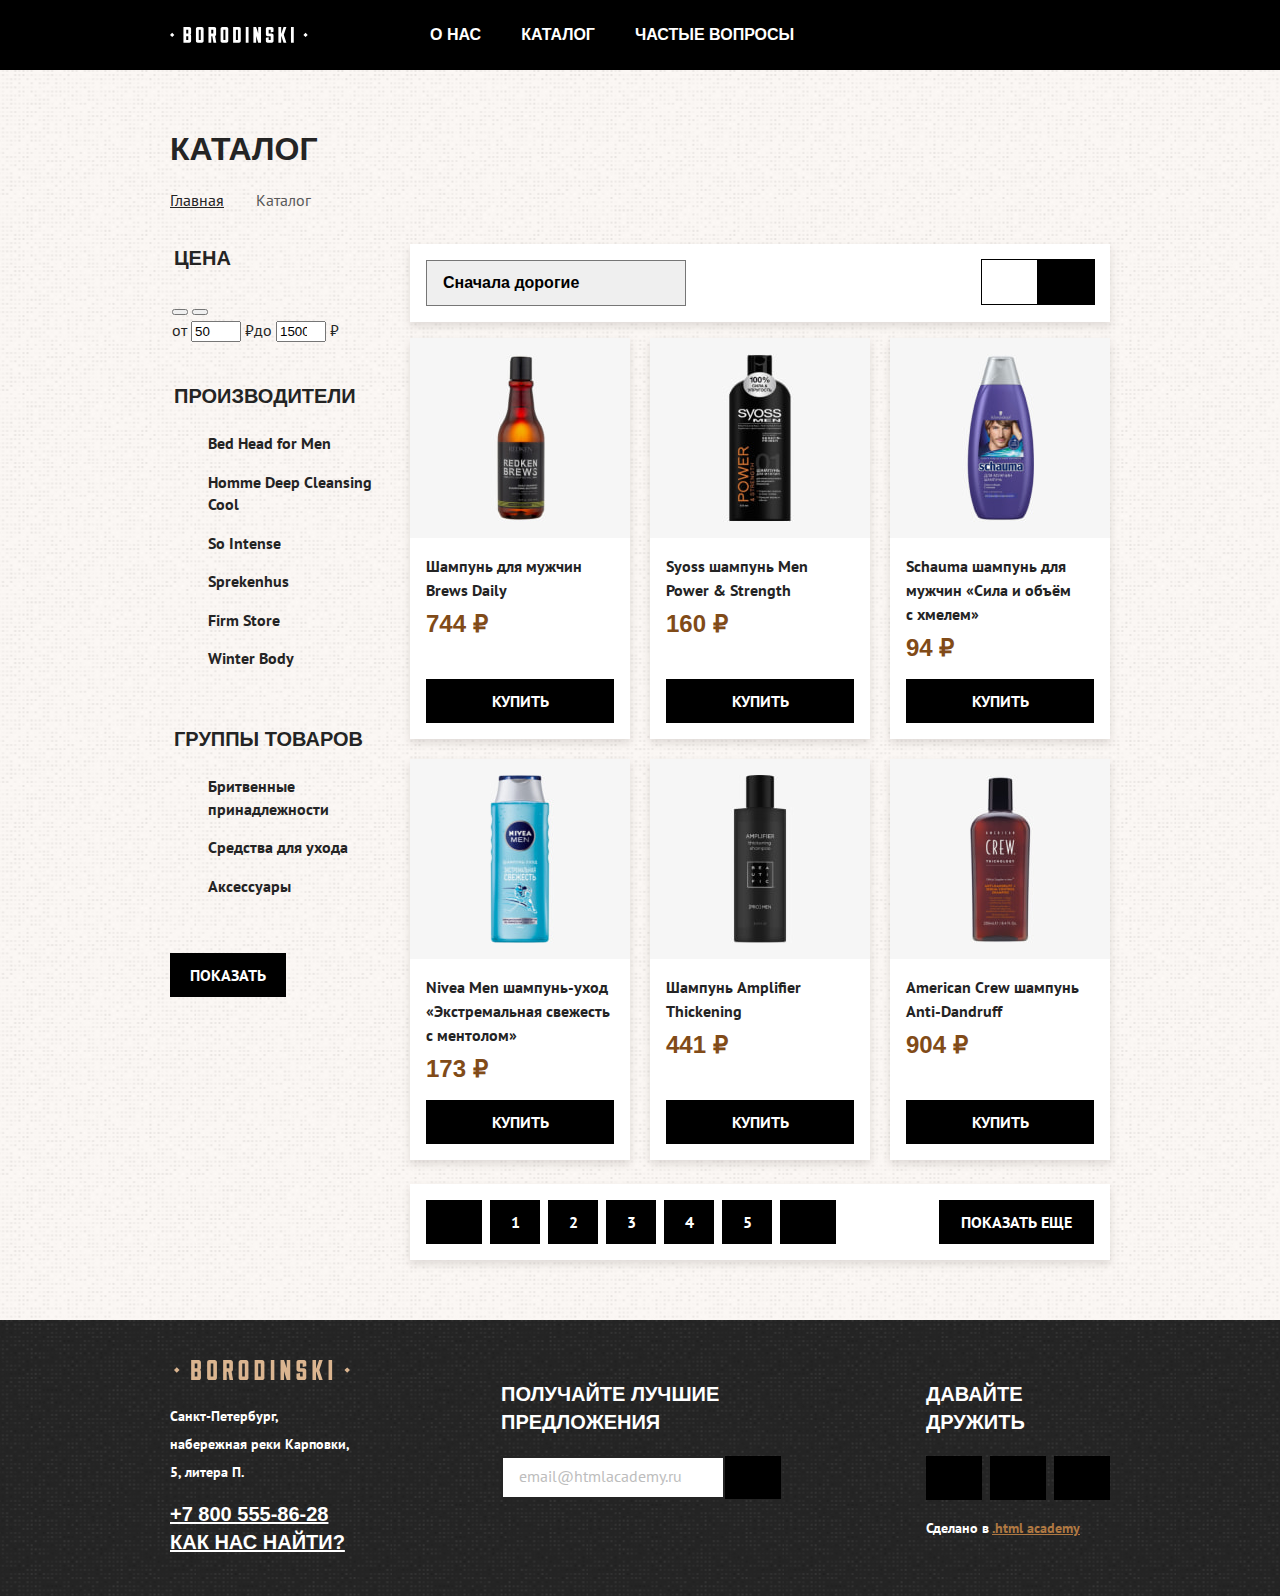
==== catalog.html @ 2ea87621 "Add pagination flex" ====
<!DOCTYPE html>
<html lang="en">
<head>
  <meta charset="UTF-8">
  <meta name="viewport" content="width=device-width, initial-scale=1.0">
  <title>Каталог Барбершопа</title>
  <link rel="stylesheet" href="/styles/styles.css">
</head>

<body>
  <header class="page-header">
    <nav class="nav">
      <h2 class="visually-hidden">Навигация по сайту</h2>
      <img class="logo" src="/images/logo-light.svg" width="138" height="16" alt="Логотип Барбершопа «Бородинского»">

      <ul class="nav-list">
        <li class="nav-item">
          <a class="nav-link" href="#">О нас</a>
        </li>
        <li class="nav-item">
          <a class="nav-link" href="catalog.html">Каталог</a>
        </li>
        <li class="nav-item">
          <a class="nav-link" href="#">Частые вопросы</a>
        </li>
      </ul>

      <ul class="nav-list user-nav">
        <li class="nav-item">
          <a class="nav-link" href="#">
            <span class="visually-hidden">Поиск</span>
          </a>
        </li>
        <li class="nav-item">
          <a class="nav-link" href="#">
            <span class="visually-hidden">Корзина</span>
          </a>
        </li>
        <li class="nav-item">
          <a class="nav-link" href="#">
            <span class="visually-hidden">Личный кабинет</span>
          </a>
        </li>
      </ul>
    </nav>
  </header>

  <main class="catalog-main main-container">
    <div class="catalog-main-header">
      <h1 class="catalog-main-title">Каталог</h1>

      <ul class="breadscrumbs">
        <li class="breadscrumbs-item">
          <a class="breadscrumbs-link" href="index.html">Главная</a>
        </li>
        <li class="breadscrumbs-item">
          <a class="breadscrumbs-link breadscrumbs-link-current">Каталог</a>
        </li>
      </ul>
    </div>

    <div class="catalog-main-container">
      <form class="filters-form" action="https://echo.htmlacademy.ru" method="post">
        <h2 class="visually-hidden">Фильтры товаров</h2>

        <fieldset class="filter-group">
          <legend class="filter-group-title">Цена</legend>

          <div class="range-bar">
            <div class="range-bar-control">
              <button class="range-toggle toggle-min" type="button">
                <span class="visually-hidden">Изменить минимальную цену</span>
              </button>
              <button class="range-toggle toggle-max" type="button">
                <span class="visually-hidden">Изменить максимальную цену</span>
              </button>
            </div>

            <div class="price-fields-container">
              <label class="price-field-label">от
                <input class="price-field" type="number" name="min-price" value="50" min="0" step="50"> ₽
              </label>
              <label class="price-field-label">до
                <input class="price-field" type="number" name="max-price" value="1500" min="50" step="50"> ₽
              </label>
            </div>
          </div>
        </fieldset>

        <fieldset class="filter-group">
          <legend class="filter-group-title">Производители</legend>

          <label class="control-group">
            <input class="control" type="checkbox" name="brend" value="bed head for men">
            <span class="control-mark"></span>
            <span class="control-label">Bed Head for Men</span>
          </label>
          <label class="control-group">
            <input class="control" type="checkbox" name="brend" value="homme deep cleansing cool" checked>
            <span class="control-mark"></span>
            <span class="control-label">Homme Deep Cleansing Cool</span>
          </label>
          <label class="control-group">
            <input class="control" type="checkbox" name="brend" value="so intense" checked>
            <span class="control-mark"></span>
            <span class="control-label">So Intense</span>
          </label>
          <label class="control-group">
            <input class="control" type="checkbox" name="brend" value="sprekenhus">
            <span class="control-mark"></span>
            <span class="control-label">Sprekenhus</span>
          </label>
          <label class="control-group">
            <input class="control" type="checkbox" name="brend" value="firm storе">
            <span class="control-mark"></span>
            <span class="control-label">Firm Storе</span>
          </label>
          <label class="control-group">
            <input class="control" type="checkbox" name="brend" value="winter body" checked>
            <span class="control-mark"></span>
            <span class="control-label">Winter Body</span>
          </label>
        </fieldset>

        <fieldset class="filter-group">
          <legend class="filter-group-title">Группы товаров</legend>

          <label class="control-group">
            <input class="control" type="radio" name="product" value="shaving supplies">
            <span class="control-mark"></span>
            <span class="control-label">Бритвенные принадлежности</span>
          </label>
          <label class="control-group">
            <input class="control" type="radio" name="product" value="care products">
            <span class="control-mark"></span>
            <span class="control-label">Средства для ухода</span>
          </label>
          <label class="control-group">
            <input class="control" type="radio" name="product" value="accessories">
            <span class="control-mark"></span>
            <span class="control-label">Аксессуары</span>
          </label>
        </fieldset>

        <button class="button" type="submit">Показать</button>
      </form>

      <div class="cards-container">
        <h2 class="visually-hidden">Карточки товаров</h2>

        <div class="sorting-container">
          <form class="sorting" action="https://echo.htmlacademy.ru" method="post">
            <label class="visually-hidden" for="sorting-select">Выберите сортировку</label>
            <select class="sorting-select" id="sorting-select" name="sorting-select">
              <option value="expensive">Сначала дорогие</option>
              <option value="cheap">Сначала дешевые</option>
              <option value="popular">Сначала популярные</option>
            </select>
            <button class="visually-hidden" type="submit">Отсортировать</button>
          </form>

          <div class="view-buttons-container">
            <a class="view-button" href="#">
              <span class="visually-hidden">Вид списком</span>
            </a>
            <a class="view-button view-button-current" href="#">
              <span class="visually-hidden">Вид плиткой</span>
            </a>
          </div>
        </div>

        <ul class="cards-list">
          <li class="cards-item">
            <h3 class="card-title">Шампунь для мужчин Brews Daily</h3>
            <img class="card-img" src="/images/product-photos/product-1.jpg" width="220" height="200" alt="">
            <p class="card-price">744 ₽</p>
            <button class="button" type="button">Купить</button>
          </li>
          <li class="cards-item">
            <h3 class="card-title">Syoss шампунь Men Power & Strength</h3>
            <img class="card-img" src="/images/product-photos/product-2.jpg" width="220" height="200" alt="">
            <p class="card-price">160 ₽</p>
            <button class="button" type="button">Купить</button>
          </li>
          <li class="cards-item">
            <h3 class="card-title">Schauma шампунь для мужчин «Сила и объём с хмелем»</h3>
            <img class="card-img" src="/images/product-photos/product-3.jpg" width="220" height="200" alt="">
            <p class="card-price">94 ₽</p>
            <button class="button" type="button">Купить</button>
          </li>
          <li class="cards-item">
            <h3 class="card-title">Nivea Men шампунь-уход  «Экстремальная свежесть с ментолом»</h3>
            <img class="card-img" src="/images/product-photos/product-4.jpg" width="220" height="200" alt="">
            <p class="card-price">173 ₽</p>
            <button class="button" type="button">Купить</button>
          </li>
          <li class="cards-item">
            <h3 class="card-title">Шампунь Amplifier Thickening</h3>
            <img class="card-img" src="/images/product-photos/product-5.jpg" width="220" height="200" alt="">
            <p class="card-price">441 ₽</p>
            <button class="button" type="button">Купить</button>
          </li>
          <li class="cards-item">
            <h3 class="card-title">American Crew шампунь Anti-Dandruff</h3>
            <img class="card-img" src="/images/product-photos/product-6.jpg" width="220" height="200" alt="">
            <p class="card-price">904 ₽</p>
            <button class="button" type="button">Купить</button>
          </li>
        </ul>

        <div class="pag-container">
          <ul class="pag-list">
            <li class="pag-item">
              <a class="button button-prev" href="#" disabled>
                <span class="visually-hidden">Предыдущая страница</span>
              </a>
            </li>
            <li class="pag-item">
              <a class="button button-current" href="#">1</a>
            </li>
            <li class="pag-item">
              <a class="button" href="#">2</a>
            </li>
            <li class="pag-item">
              <a class="button" href="#">3</a>
            </li>
            <li class="pag-item">
              <a class="button" href="#">4</a>
            </li>
            <li class="pag-item">
              <a class="button" href="#">5</a>
            </li>
            <li class="pag-item">
              <a class="button button-next" href="#">
                <span class="visually-hidden">Следующая страница</span>
              </a>
            </li>
          </ul>

          <button class="button show-more-button" type="button">Показать еще</button>
        </div>
      </div>
    </div>
  </main>

  <footer class="footer">
    <div class="footer-container">
      <section class="footer-contacts">
        <h2 class="visually-hidden">Наши контакты</h2>
        <img class="footer-logo" src="/images/logo-dark.svg" width="184" height="21" alt="Логотип Барбершопа «Бородинского»">

        <address class="footer-address">
          <p>Санкт-Петербург, набережная реки Карповки, 5, литера П.</p>
          <a href="tel:+78005558628">+7 800 555-86-28</a>
        </address>

        <a class="footer-map" href="#" target="_blank">Как нас найти?</a>
      </section>

      <section class="subscribe">
        <h2 class="visually-hidden">Подписка</h2>
        <p class="footer-title">Получайте лучшие предложения</p>

        <form class="subscribe-form" action="https://echo.htmlacademy.ru">
          <label class="visually-hidden" for="email">Введите ваш email</label>
          <input class="field" type="email" id="email" name="email" placeholder="email@htmlacademy.ru" required>

          <button class="button subscribe-button" type="submit">
            <span class="visually-hidden">Подписаться на предложения</span>
          </button>
        </form>
      </section>

      <section class="socials">
        <h2 class="visually-hidden">Социальные сети</h2>
        <p class="footer-title">Давайте дружить</p>

        <div class="socials-buttons">
          <a class="button button-tw" href="#" target="_blank">
            <span class="visually-hidden">Твиттер</span>
          </a>
          <a class="button button-vk" href="#" target="_blank">
            <span class="visually-hidden">Вконтакте</span>
          </a>
          <a class="button button-insta" href="#" target="_blank">
            <span class="visually-hidden">Инстаграм</span>
          </a>
        </div>

        <p class="copy">Сделано в
          <a href="#">.html academy</a>
        </p>
      </section>
    </div>
  </footer>
</body>
</html>
---- styles/styles.css ----
@font-face {
  font-family: "PT Sans";
  font-style: normal;
  font-weight: 400;
  src: url("/fonts/ptsans-400.woff2") format("woff2");
  font-display: swap;
}

@font-face {
  font-family: "PT Sans";
  font-style: normal;
  font-weight: 700;
  src: url("/fonts/ptsans-700.woff2") format("woff2");
  font-display: swap;
}

@font-face {
  font-family: "PT Sans Narrow";
  font-style: normal;
  font-weight: 400;
  src: url("/fonts/ptsansnarrow-400.woff2") format("woff2");
  font-display: swap;
}

@font-face {
  font-family: "PT Sans Narrow";
  font-style: normal;
  font-weight: 700;
  src: url("/fonts/ptsansnarrow-700.woff2") format("woff2");
  font-display: swap;
}

img {
  max-width: 100%;
  object-fit: contain;
}

*,
*::before,
*::after {
  box-sizing: border-box;
}

:root {
  --basic-white: #ffffff;
  --basic-black: #000000;
  --basic-extra-light: #f6f6f6;
  --basic-dark: #595959;
  --basic-extra-dark: #242424;
  --special-neutral: #af7842;
  --special-dark: #814B18;
}

html {
  height: 100%;
}

body {
  min-width: 1020px;
  min-height: 100%;
  display: flex;
  flex-direction: column;
  margin: 0;

  font-family: "PT Sans", sans-serif;
  font-size: 16px;
  line-height: 150%;
  font-weight: 400;
  background-color: var(--basic-black);
  color: var(--basic-white);
}

.main-container {
  flex-grow: 1;
}

.button {
  display: inline-block;
  padding: 14px 20px;
  background-color: var(--basic-black);
  border: none;

  font-family: "PT Sans" ,sans-serif;
  font-size: 16px;
  line-height: 100%;
  font-weight: 700;
  color: var(--basic-white);
  text-align: center;
  text-decoration: none;
  text-transform: uppercase;
}

.visually-hidden {
  position: absolute;
  width: 1px;
  height: 1px;
  margin: -1px;
  padding: 0;
  border: 0;
  white-space: nowrap;
  clip:rect(0 0 0 0);
  clip-path: inset(100%);
  overflow: hidden;
}


/* Navigation */

.page-header {
  font-family: "PT Sans Narrow", sans-serif;
  font-weight: 700;
  line-height: 140%;
  text-transform: uppercase;
}

.nav {
  display: flex;
  align-items: center;
  width: 940px;
  margin: 0 auto;
}

.nav-list {
  display: flex;
  flex-wrap: wrap;
  max-width: 410px;
  margin: 0;
  padding: 0;
  list-style-type: none;
}

.nav-list:not(.user-nav) {
  margin-right: 20px;
}

.nav .logo {
  margin-right: 102px;
}

.user-nav {
  max-width: 270px;
  margin-left: auto;
}

.nav-link {
  display: block;
  padding: 24px 20px;
  color: inherit;
  text-decoration: none;
}

.user-nav .nav-link {
  min-width: 56px;
  height: 70px;
  padding: 27px 20px;
}


/* Main */

.index-main {
  margin-bottom: 30px;
  padding-top: 65px;

  background-color: var(--basic-black);
  background-image: url("/images/backgrounds/background-image.jpg");
  background-size: 100% auto;
  background-repeat: no-repeat;
}

.page-container {
  width: 940px;
  margin: 0 auto;
}

.main-logo {
  display: block;
  margin: 0 auto;
  margin-bottom: 65px;
}

/* Advantages */

.advantages {
  margin-bottom: 58px;
}

.advantages-list {
  display: grid;
  grid-template-columns: repeat(3, 277px);
  justify-content: space-between;
  row-gap: 20px;
  margin: 0;
  padding: 0;
  list-style-type: none;
}

.advantages-item {
  text-align: center;
}

.advantages-title {
  margin-bottom: 55px;
  font-family: "PT Sans Narrow", sans-serif;
  font-size: 32px;
  line-height: 110%;
  font-weight: 700;
  text-transform: uppercase;
}

/* Services */

.section-container {
  display: flex;
  justify-content: space-between;
  width: 940px;
  margin-bottom: 30px;
  padding: 40px;

  background-color: var(--basic-white);
  background-image: url(/images/backgrounds/bg-noise-light.jpg);

  font-weight: 700;
  color: var(--basic-extra-dark);
}

.services {
  width: 390px;
  font-family: "PT Sans Narrow", sans-serif;
  font-size: 20px;
  line-height: 140%;
  text-transform: uppercase;
}

.section-title {
  margin: 0;
  margin-bottom: 28px;

  font-family: "PT Sans Narrow", sans-serif;
  font-size: 32px;
  line-height: 110%;
  text-transform: uppercase;
}

.services-list {
  margin: 0;
  margin-bottom: 30px;
  padding: 0;
  list-style-type: none;
}

.services-item:not(:last-child) {
  margin-bottom: 22px;
}

.service-price {
  color: var(--special-neutral);
}

.button-all {
  padding-right: 44px;

  line-height: 100%;
}



/* Gallery */

.gallery {
  width: 390px;
}

.gallery .section-title {
  margin-bottom: 20px;
}

.gallery img {
  display: block;
  margin-bottom: 16px;
}

.gallery-pag {
  display: flex;
  flex-wrap: wrap;
  justify-content: center;
  margin: 0;
  padding: 0;
  list-style-type: none;
}

.gallery-pag-item {
  margin-right: 8px;
  line-height: 1px;
}

/* Contacts */

.contacts {
  width: 350px;
}

.contacts .section-title {
  margin-bottom: 24px;
}

.contacts-subtitle {
  margin: 0;
  margin-bottom: 8px;

  font-family: "PT Sans Narrow", sans-serif;
  font-size: 20px;
  line-height: 140%;
  color: var(--special-neutral);
  text-transform: uppercase;
}

.contacts-address {
  margin-bottom: 22px;

  font-style: normal;
}

.address-text {
  margin: 0;
  margin-bottom: 8px;
}

.address-phone {
  font-family: "PT Sans Narrow", sans-serif;
  font-size: 24px;
  line-height: 120%;
  color: inherit;
}

.schedule-list {
  margin: 0;
  margin-bottom: 21px;
  padding: 0;
  list-style-type: none;
}

.contacts .button {
  display: inline-block;
  margin-right: 16px;
}

.button-feedback {
  background-color: var(--basic-white);
  color: var(--basic-extra-dark);
}

/* Appointment */

.appointment {
  width: 430px;
}

.appointment .section-title {
  margin-bottom: 20px;
}

.appointment-desc {
  margin-bottom: 24px;

  font-size: 14px;
  line-height: 140%;
  font-weight: 400;
}

.appointment-form {
  display: grid;
  grid-template-columns: 114px 74px 208px;
  row-gap: 19px;
  column-gap: 17px;
  width: 100%;
}

.field-group {
  display: flex;
  flex-direction: column;
}

.appointment-label {
  align-self: flex-start;

  margin-bottom: 8px;
  padding-right: 24px;

  line-height: 140%;
  text-transform: uppercase;
}

.name-field {
  grid-column: 1/4;
}

.appointment-form .button {
  grid-column: 1/4;
  justify-self: start;
}

.field {
  padding: 12px 16px;
  border: 2px solid #242424;
}

.field::placeholder {
  font-family: "PT Sans", sans-serif;
  font-size: 16px;
  line-height: 150%;
  color: #bdbdbd;
}



/* Catalog */

.catalog-main {
  padding-top: 40px;
  background-color: var(--basic-extra-light);
  background-image: url(/images/backgrounds/bg-noise-light.jpg);
  font-weight: 700;
  color: var(--basic-extra-dark);
}

.catalog-main-header {
  width: 940px;
  margin: 0 auto;
  margin-bottom: 32px;
}

.catalog-main-title {
  font-family: "PT Sans Narrow", sans-serif;
  font-size: 32px;
  line-height: 110%;
  text-transform: uppercase;
}

.breadscrumbs {
  display: flex;
  margin: 0;
  padding: 0;
  list-style-type: none;
}

.breadscrumbs-item {
  margin-right: 32px;
}

.breadscrumbs-link {
  line-height: 140%;
  font-weight: 400;
  color: inherit;
}

.breadscrumbs-link-current {
  color: var(--basic-dark);
}


.catalog-main-container {
  display: flex;
  width: 940px;
  margin: 0 auto;
  margin-bottom: 60px;
}

/* Filters */

.filters-form {
  width: 220px;
  margin-right: 20px;
}

.filter-group {
  display: flex;
  flex-direction: column;
  margin-bottom: 40px;
  padding: 0;
  border: none;
}

.filter-group-title {
  margin-bottom: 22px;

  font-family: "PT Sans Narrow", sans-serif;
  font-size: 20px;
  line-height: 140%;
  text-transform: uppercase;
}

.price-fields-container {
  display: flex;
  font-weight: 400;
}

.price-field {
  max-width: 50px;
}

.control-group {
  margin-bottom: 16px;
  padding-left: 36px;

  line-height: 140%;
}

.control {
  display: none;
}

/* Sorting */

.sorting-container {
  display: flex;
  justify-content: space-between;
  margin-bottom: 16px;
  padding: 16px;

  background-color: var(--basic-white);
  box-shadow: 0 4px 8px rgb(79, 70, 60, 0.16);
}

.sorting-select {
  width: 260px;
  padding: 10px 16px;
  padding-right: 32px;

  font-size: 16px;
  line-height: 150%;
  font-weight: 700;
  appearance: none;
}

.view-buttons-container {
  display: flex;
  max-width: 400px;
}

.view-button {
  display: block;
  width: 56px;
  height: 44px;
  padding: 14px 20px;

  outline: 1px solid black;
}

.view-button-current {
  background-color: var(--basic-black);
}

/* Cards */

.cards-container {
  width: 700px;
}

.cards-list {
  display: grid;
  grid-template-columns: repeat(3, 220px);
  gap: 20px;

  margin: 0;
  margin-bottom: 24px;
  padding: 0;

  list-style-type: none;
}

.cards-item {
  display: grid;
  grid-template-columns: 16px 1fr 16px;
  grid-template-rows: min-content min-content auto min-content;
  padding-bottom: 16px;

  background-color: var(--basic-white);
  box-shadow: 0 4px 8px rgb(79, 70, 60, 0.16);
}

.card-img {
  display: block;
  grid-column: 1/-1;
  margin-bottom: 16px;
  order: -1;
}

.card-title {
  grid-column: 2/3;
  margin: 0;
  margin-bottom: 8px;

  font-size: inherit;
}

.card-price {
  grid-column: 2/3;
  margin: 0;
  margin-bottom: 16px;

  font-family: "PT Sans Narrow", sans-serif;
  font-size: 24px;
  line-height: 120%;
  color: var(--special-dark);
}

.cards-item .button {
  grid-column: 2/3;

  align-self: end;
}

/* Pagination */

.pag-container {
  display: flex;
  justify-content: space-between;
  padding: 16px;
  padding-bottom: 8px;
  align-items: flex-start;

  background-color: var(--basic-white);
  box-shadow: 0 4px 8px rgb(79, 70, 60, 0.16);
}

.pag-list {
  display: flex;
  flex-wrap: wrap;
  margin: 0;
  margin-right: 10px;
  padding: 0;
  list-style-type: none;
}

.pag-item {
  margin-right: 8px;
  margin-bottom: 8px;

  line-height: 100%;
}

.pag-item .button {
  display: block;
  min-width: 50px;
  min-height: 44px;
  text-decoration: none;
}

.pag-item .button-prev {
  min-width: 56px;
}

.pag-item .button-next {
  min-width: 56px;
}

.show-more-button {
  min-width: 155px;
}




/* Footer */

.footer {
  background-image: url("/images/backgrounds/bg-noise-dark.jpg");

  font-family: "PT Sans Narrow", sans-serif;
  font-size: 20px;
  line-height: 140%;
  font-weight: 700;
}

.footer-container {
  display: flex;
  width: 940px;
  margin: 0 auto;
  padding: 40px 0;
}

/* Contacts */

.footer-contacts {
  width: 184px;
  margin-right: 147px;
}

.footer-address {
  font-style: normal;
}

.footer-address p {
  font-family: "PT Sans", sans-serif;
  font-size: 14px;
}

.footer-address a,
.footer-map {
  color: inherit;
  text-transform: uppercase;
}

/* Subscribe */

.subscribe {
  width: 280px;
}

.footer-title {
  text-transform: uppercase;
}

.subscribe-form {
  display: grid;
  grid-template-columns: 1fr auto;
}

.subscribe-button {
  min-width: 56px;
}

/* Socials */

.socials {
  width: 184px;
  margin-left: auto;
}

.socials-buttons {
  display: grid;
  grid-template-columns: repeat(3, auto);
  gap: 8px;
}

.socials-buttons .button {
  width: 56px;
  height: 44px;
  padding: 14px 20px;
}

.copy {
  font-family: "PT Sans", sans-serif;
  font-size: 14px;
}

.copy a {
  color: var(--special-neutral);
}
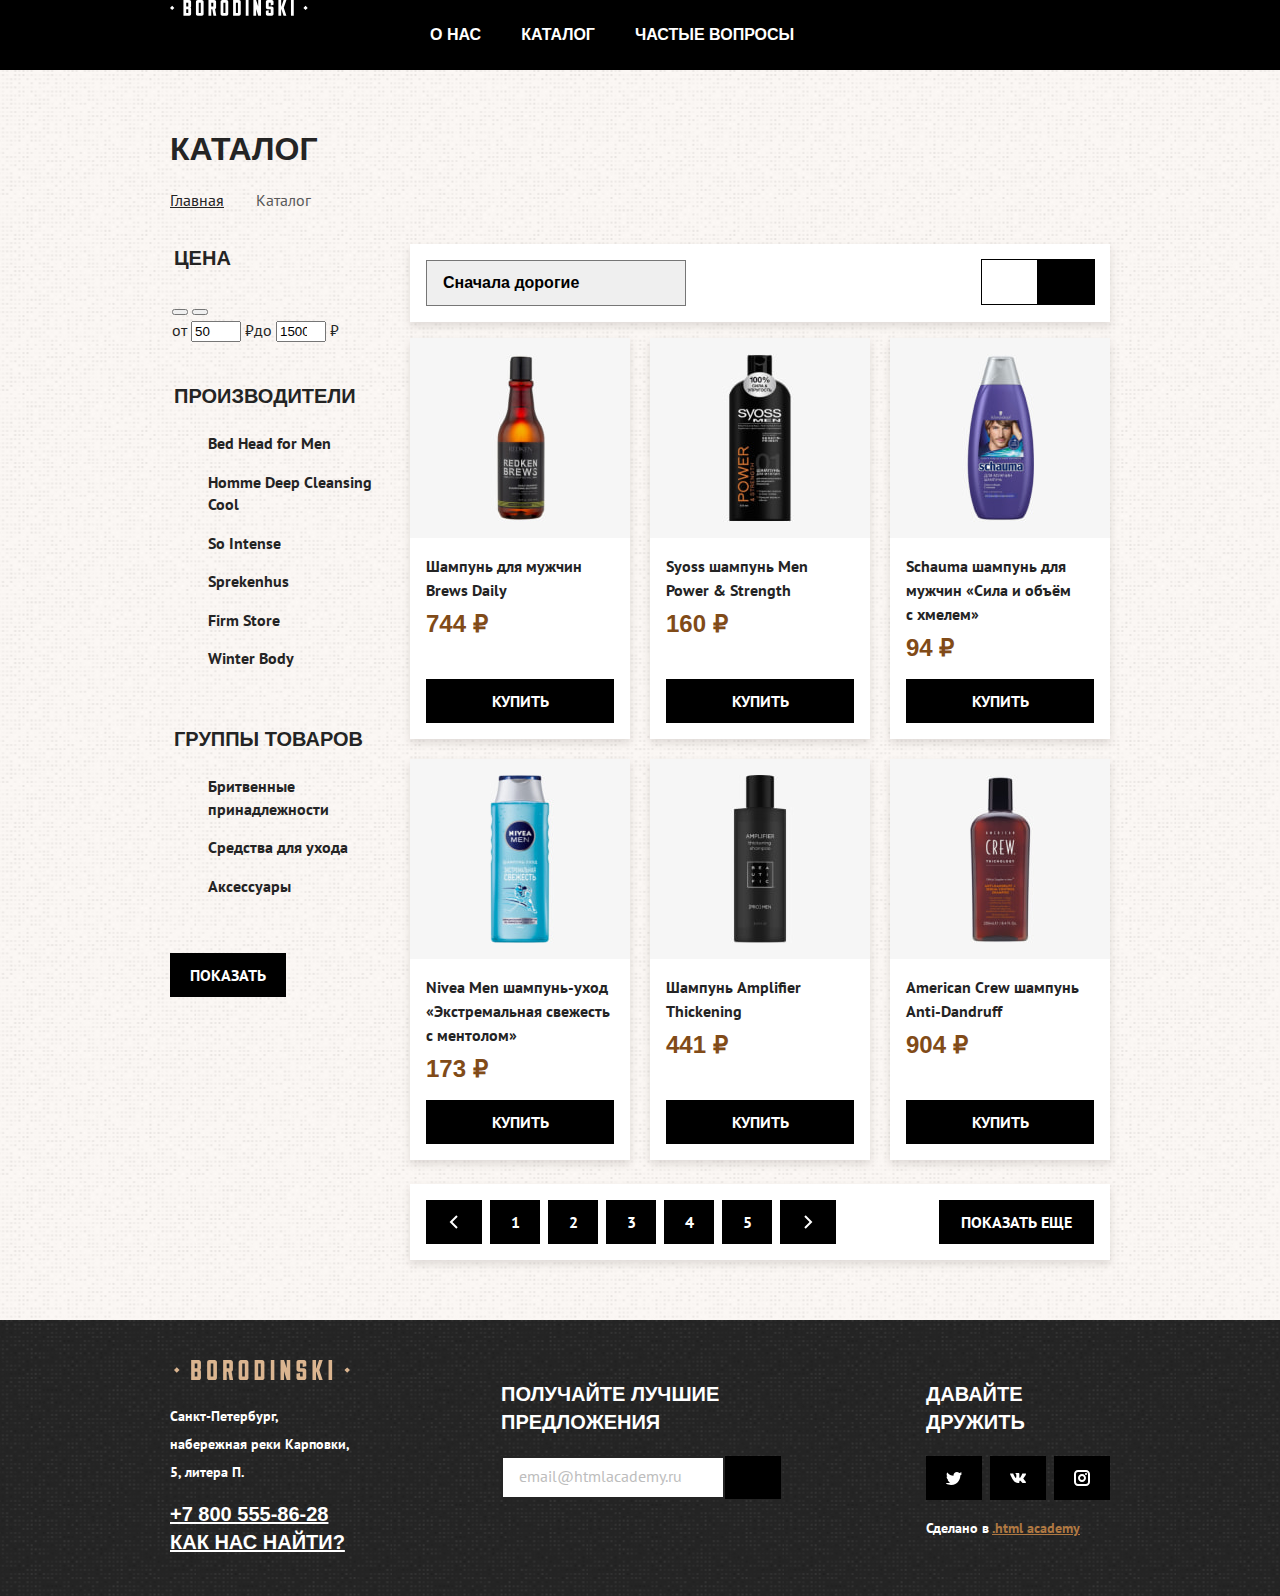
==== commit 1efdefbc: "Add icons to social buttons" ====
--- a/catalog.html
+++ b/catalog.html
@@ -277,12 +277,28 @@
 
         <div class="socials-buttons">
           <a class="button button-tw" href="#" target="_blank">
+            <svg width="16" height="13" viewBox="0 0 16 13" fill="#ffffff" xmlns="http://www.w3.org/2000/svg">
+              <path d="M15.5185 1.50029C15.269 1.61093 15.0126 1.7043 14.7505 1.78011C15.0608 1.42925 15.2973 1.01641 15.4417 0.564652C15.474 0.463389 15.4405 0.352549 15.3573 0.286321C15.2741 0.220042 15.1586 0.212103 15.0671 0.266345C14.5106 0.596408 13.9102 0.833609 13.2806 0.972314C12.6465 0.352651 11.7852 0 10.8948 0C9.01523 0 7.4861 1.52908 7.4861 3.40855C7.4861 3.55658 7.49548 3.70379 7.51402 3.84894C5.1817 3.64416 3.0134 2.49781 1.52443 0.671343C1.47136 0.606242 1.38962 0.571157 1.30592 0.577867C1.22218 0.584423 1.14693 0.631648 1.10463 0.704227C0.802632 1.22242 0.642978 1.81509 0.642978 2.41811C0.642978 3.23942 0.936214 4.01869 1.4542 4.62759C1.2967 4.57304 1.14386 4.50487 0.997986 4.42389C0.91967 4.3803 0.824093 4.38097 0.74629 4.42558C0.668435 4.47019 0.619622 4.55225 0.617573 4.64193C0.617215 4.65704 0.617215 4.67215 0.617215 4.68747C0.617215 5.91343 1.27703 7.01717 2.28582 7.61875C2.19915 7.6101 2.11254 7.59755 2.02649 7.5811C1.93777 7.56415 1.84655 7.59524 1.78673 7.6629C1.7268 7.73051 1.70698 7.82476 1.73458 7.91081C2.10798 9.07658 3.06933 9.93406 4.23152 10.1955C3.26761 10.7992 2.16529 11.1155 1.00813 11.1155C0.766675 11.1155 0.52384 11.1013 0.286178 11.0731C0.168116 11.0591 0.0552263 11.1288 0.0150184 11.2411C-0.0251895 11.3534 0.0174257 11.4787 0.117869 11.543C1.60443 12.4962 3.32333 13 5.08864 13C8.55901 13 10.73 11.3635 11.9401 9.99066C13.449 8.27883 14.3144 6.013 14.3144 3.77421C14.3144 3.68068 14.313 3.58624 14.3101 3.49209C14.9055 3.04356 15.418 2.50072 15.8351 1.87681C15.8985 1.78205 15.8916 1.65682 15.8182 1.56959C15.7449 1.48231 15.6227 1.45409 15.5185 1.50029Z"/>
+            </svg>
             <span class="visually-hidden">Твиттер</span>
           </a>
           <a class="button button-vk" href="#" target="_blank">
+            <svg width="16" height="10" viewBox="0 0 16 10" fill="#ffffff" xmlns="http://www.w3.org/2000/svg">
+              <path d="M15.9151 9.02702C15.8955 8.98052 15.8775 8.94297 15.8612 8.91257C15.5836 8.36534 15.0529 7.69293 14.2692 6.89534L14.2529 6.87746L14.2447 6.86852L14.2365 6.85958H14.2284C13.8724 6.4876 13.6471 6.23903 13.554 6.11206C13.3809 5.86885 13.3434 5.62206 13.4365 5.37348C13.5034 5.18571 13.7532 4.78691 14.1859 4.17888C14.4145 3.85699 14.5941 3.59768 14.728 3.40275C15.6897 2.00429 16.1061 1.11013 15.9771 0.720274L15.9281 0.629069C15.8955 0.573632 15.8089 0.523558 15.6701 0.47885C15.5314 0.432354 15.3534 0.425201 15.1362 0.455603L12.7376 0.473486C12.6984 0.459179 12.6429 0.459179 12.5711 0.47885C12.4992 0.496734 12.4633 0.505675 12.4633 0.505675L12.4208 0.528924L12.3882 0.555748C12.3604 0.573631 12.3294 0.605821 12.2967 0.652318C12.2641 0.697026 12.2363 0.750675 12.2135 0.811478C11.9522 1.54827 11.6551 2.2314 11.322 2.86447C11.1162 3.2418 10.9284 3.56907 10.7554 3.84626C10.5839 4.12345 10.4386 4.32731 10.3227 4.45786C10.2067 4.58841 10.1006 4.69392 10.0059 4.77261C9.9112 4.85129 9.83936 4.88527 9.78874 4.87275C9.73812 4.86023 9.69077 4.84772 9.64669 4.83699C9.56831 4.78155 9.50626 4.70823 9.45891 4.61345C9.41156 4.51866 9.3789 4.40064 9.36258 4.25757C9.34625 4.1145 9.33645 3.99111 9.33319 3.88739C9.32992 3.78367 9.33155 3.63702 9.33808 3.44925C9.34461 3.26148 9.34625 3.13272 9.34625 3.06655C9.34625 2.83586 9.35115 2.5837 9.35931 2.31367C9.36747 2.04363 9.37401 1.82903 9.38054 1.66987C9.38544 1.5125 9.3887 1.3444 9.3887 1.16735C9.3887 0.99031 9.3789 0.85261 9.35931 0.752464C9.33972 0.652318 9.31033 0.55396 9.27277 0.460967C9.23358 0.366186 9.17643 0.292865 9.10133 0.242792C9.02622 0.190931 8.93315 0.1498 8.82211 0.119398C8.52821 0.0460773 8.15266 0.00673414 7.6971 0.00136918C6.66353 -0.0111491 6.0006 0.0621721 5.7067 0.221333C5.59077 0.2875 5.48463 0.378705 5.38993 0.494946C5.29033 0.62907 5.27563 0.70239 5.34748 0.71312C5.68057 0.768558 5.91733 0.899106 6.05612 1.10476L6.10674 1.21385C6.14593 1.29254 6.18511 1.43381 6.22267 1.63411C6.26186 1.8344 6.28635 2.05615 6.29778 2.29936C6.32553 2.74286 6.32553 3.12378 6.29778 3.44031C6.27002 3.75684 6.24389 4.00363 6.2194 4.17888C6.19491 4.35593 6.15735 4.49899 6.10674 4.60808C6.05612 4.71717 6.02346 4.78512 6.00714 4.80837C5.99081 4.83341 5.97611 4.84772 5.96631 4.85308C5.89447 4.88348 5.81936 4.89958 5.74099 4.89958C5.66261 4.89958 5.56954 4.85666 5.45851 4.77261C5.34748 4.68677 5.23155 4.57053 5.11235 4.4221C4.99316 4.27366 4.85763 4.06443 4.70741 3.79618C4.55719 3.52794 4.40208 3.2114 4.24043 2.84659L4.10654 2.58191C4.02326 2.41202 3.90896 2.16345 3.76528 1.83797C3.62159 1.5125 3.4926 1.19776 3.38156 0.893741C3.33748 0.76677 3.27053 0.668413 3.18236 0.602245L3.13991 0.57542C3.11215 0.550383 3.06806 0.525347 3.00602 0.498522C2.9456 0.471697 2.88029 0.452026 2.81498 0.439508L0.532298 0.457391C0.298806 0.457391 0.140422 0.514617 0.0571486 0.630858L0.0244923 0.686296C0.00816409 0.716697 0 0.764982 0 0.832938C0 0.899106 0.0163282 0.981368 0.0506173 1.07973C0.383712 1.93812 0.746198 2.76432 1.13807 3.56191C1.52995 4.3595 1.86958 5.00151 2.15858 5.48793C2.44759 5.97436 2.7415 6.43395 3.04194 6.86494C3.34238 7.29771 3.53995 7.57311 3.63792 7.69472C3.73589 7.81633 3.811 7.90753 3.86651 7.96833L4.07551 8.18651C4.2094 8.33315 4.40534 8.50662 4.66333 8.71049C4.92131 8.91435 5.20705 9.11465 5.52219 9.31315C5.83569 9.50987 6.20144 9.6726 6.61781 9.796C7.03418 9.92118 7.43912 9.97125 7.83426 9.94621H8.79272C8.98703 9.92833 9.13398 9.86038 9.23358 9.74592L9.26624 9.69943C9.2891 9.66366 9.30869 9.60643 9.32829 9.53132C9.34788 9.45443 9.35768 9.37216 9.35768 9.28096C9.35278 9.01987 9.37074 8.78381 9.41156 8.57457C9.45238 8.36534 9.49973 8.20618 9.55362 8.10067C9.60587 7.99337 9.66628 7.90395 9.73323 7.83242C9.80017 7.7591 9.84752 7.71439 9.87528 7.70009C9.90304 7.68399 9.92426 7.67505 9.94223 7.6679C10.0761 7.61961 10.2329 7.66611 10.4125 7.80917C10.5937 7.95224 10.7619 8.12928 10.9203 8.33852C11.0787 8.54775 11.2681 8.78381 11.4901 9.0449C11.7122 9.306 11.9065 9.50092 12.0731 9.62968L12.2396 9.73877C12.3506 9.81209 12.496 9.87826 12.6723 9.93906C12.8503 9.99987 13.0054 10.016 13.1393 9.98377L15.2717 9.948C15.4824 9.948 15.6473 9.91045 15.7632 9.83355C15.8792 9.75665 15.9494 9.67439 15.9722 9.58319C15.9951 9.49198 15.9951 9.38826 15.9771 9.27202C15.9543 9.15399 15.9347 9.07173 15.9151 9.02702Z"/>
+            </svg>
             <span class="visually-hidden">Вконтакте</span>
           </a>
           <a class="button button-insta" href="#" target="_blank">
+            <svg width="16" height="16" viewBox="0 0 16 16" fill="#ffffff" xmlns="http://www.w3.org/2000/svg">
+              <g clip-path="url(#clip0_0_655)">
+              <path fill-rule="evenodd" clip-rule="evenodd" d="M12 2H4C2.89543 2 2 2.89543 2 4V12C2 13.1046 2.89543 14 4 14H12C13.1046 14 14 13.1046 14 12V4C14 2.89543 13.1046 2 12 2ZM4 0C1.79086 0 0 1.79086 0 4V12C0 14.2091 1.79086 16 4 16H12C14.2091 16 16 14.2091 16 12V4C16 1.79086 14.2091 0 12 0H4ZM6 8C6 9.10457 6.89543 10 8 10C9.10457 10 10 9.10457 10 8C10 6.89543 9.10457 6 8 6C6.89543 6 6 6.89543 6 8ZM8 4C5.79086 4 4 5.79086 4 8C4 10.2091 5.79086 12 8 12C10.2091 12 12 10.2091 12 8C12 5.79086 10.2091 4 8 4ZM12 5C12.5523 5 13 4.55228 13 4C13 3.44772 12.5523 3 12 3C11.4477 3 11 3.44772 11 4C11 4.55228 11.4477 5 12 5Z"/>
+              </g>
+              <defs>
+              <clipPath id="clip0_0_655">
+              <rect width="16" height="16" fill="white"/>
+              </clipPath>
+              </defs>
+            </svg>
             <span class="visually-hidden">Инстаграм</span>
           </a>
         </div>
--- a/styles/styles.css
+++ b/styles/styles.css
@@ -47,6 +47,7 @@
   --basic-extra-light: #f6f6f6;
   --basic-dark: #595959;
   --basic-extra-dark: #242424;
+  --basic-neutral: #bdbdbd;
   --special-neutral: #af7842;
   --special-dark: #814B18;
 }
@@ -115,7 +116,6 @@
 
 .nav {
   display: flex;
-  align-items: center;
   width: 940px;
   margin: 0 auto;
 }
@@ -143,6 +143,7 @@
 }
 
 .nav-link {
+  position: relative;
   display: block;
   padding: 24px 20px;
   color: inherit;
@@ -150,9 +151,29 @@
 }
 
 .user-nav .nav-link {
-  min-width: 56px;
-  height: 70px;
   padding: 27px 20px;
+  min-width: 16px;
+  min-height: 16px;
+  line-height: 16px;
+}
+
+.user-nav .login-link {
+  padding-left: 38px;
+}
+
+.navigation-icon {
+  position: absolute;
+  top: 0;
+  bottom: 0;
+  left: 0;
+  right: 0;
+  margin: auto;
+}
+
+.login-link .navigation-icon {
+  left: 14px;
+  right: auto;
+  margin: auto 0;
 }
 
 
@@ -200,12 +221,24 @@
 }
 
 .advantages-title {
+  position: relative;
   margin-bottom: 55px;
   font-family: "PT Sans Narrow", sans-serif;
   font-size: 32px;
   line-height: 110%;
   font-weight: 700;
   text-transform: uppercase;
+}
+
+.advantages-title::before {
+  content: "";
+  position: absolute;
+  left: 50%;
+  bottom: -40px;
+  width: 13.4px;
+  height: 13.4px;
+  background-color: var(--basic-white);
+  transform: rotate(45deg) translateX(-50%);
 }
 
 /* Services */
@@ -259,10 +292,12 @@
 
 .button-all {
   padding-right: 44px;
+  background-image: url(/images/icons/arrow-right.svg);
+  background-repeat: no-repeat;
+  background-position: center right 20px;
 
   line-height: 100%;
 }
-
 
 
 /* Gallery */
@@ -273,6 +308,10 @@
 
 .gallery .section-title {
   margin-bottom: 20px;
+}
+
+.img-container {
+  position: relative;
 }
 
 .gallery img {
@@ -280,6 +319,38 @@
   margin-bottom: 16px;
 }
 
+.slider-buttons-container {
+  position: absolute;
+  top: 50%;
+  transform: translateY(-50%);
+  display: flex;
+  width: 100%;
+  justify-content: space-between;
+}
+
+.slider-button {
+  display: block;
+  width: 48px;
+  height: 60px;
+  background-color: var(--basic-black);
+  border: none;
+  cursor: pointer;
+}
+
+.slider-button-prev {
+  background-image: url(/images/icons/arrow-left.svg);
+  background-repeat: no-repeat;
+  background-position: center;
+}
+
+.slider-button-next {
+  background-image: url(/images/icons/arrow-right.svg);
+  background-repeat: no-repeat;
+  background-position: center;
+}
+
+/* Gallery pagination */
+
 .gallery-pag {
   display: flex;
   flex-wrap: wrap;
@@ -291,7 +362,21 @@
 
 .gallery-pag-item {
   margin-right: 8px;
-  line-height: 1px;
+  line-height: 8px;
+}
+
+.pag-button {
+  width: 8px;
+  height: 8px;
+  padding: 0;
+  border-radius: 50%;
+  background-color: var(--basic-neutral);
+  border: none;
+  cursor: pointer;
+}
+
+.pag-button-current {
+  background-color: var(--basic-extra-dark);
 }
 
 /* Contacts */
@@ -409,7 +494,7 @@
   font-family: "PT Sans", sans-serif;
   font-size: 16px;
   line-height: 150%;
-  color: #bdbdbd;
+  color: var(--basic-neutral);
 }
 
 
@@ -649,17 +734,21 @@
 
 .pag-item .button-prev {
   min-width: 56px;
+  background-image: url(/images/icons/arrow-left.svg);
+  background-repeat: no-repeat;
+  background-position: center;
 }
 
 .pag-item .button-next {
   min-width: 56px;
+  background-image: url(/images/icons/arrow-right.svg);
+  background-repeat: no-repeat;
+  background-position: center;
 }
 
 .show-more-button {
   min-width: 155px;
 }
-
-
 
 
 /* Footer */
@@ -719,6 +808,9 @@
 
 .subscribe-button {
   min-width: 56px;
+  background-image: url(/images/icons/arrow-tail.svg);
+  background-repeat: no-repeat;
+  background-position: center;
 }
 
 /* Socials */
@@ -735,9 +827,20 @@
 }
 
 .socials-buttons .button {
+  position: relative;
   width: 56px;
   height: 44px;
   padding: 14px 20px;
+  line-height: 16px;
+}
+
+.socials-buttons svg {
+  position: absolute;
+  top: 0;
+  right: 0;
+  bottom: 0;
+  left: 0;
+  margin: auto;
 }
 
 .copy {
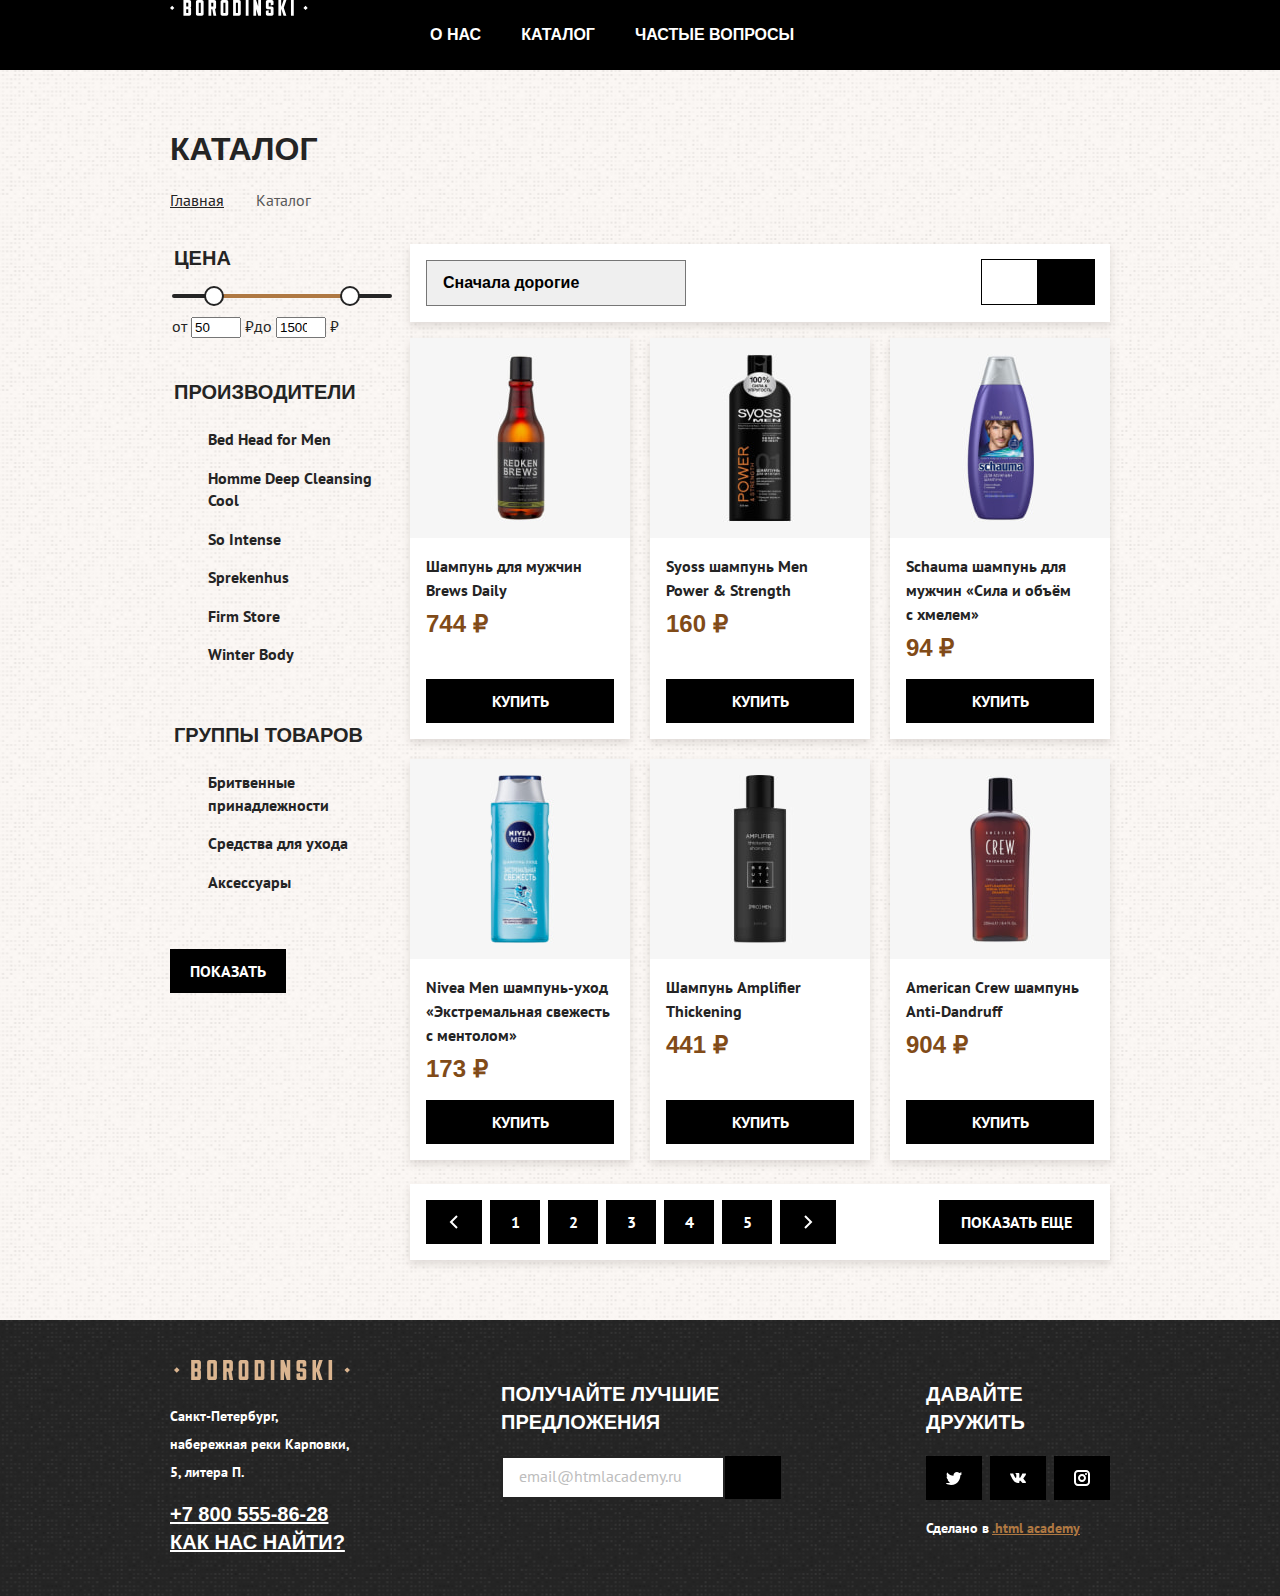
==== commit 7077b19b: "Create range bar and toggles for filters" ====
--- a/catalog.html
+++ b/catalog.html
@@ -66,14 +66,16 @@
         <fieldset class="filter-group">
           <legend class="filter-group-title">Цена</legend>
 
-          <div class="range-bar">
-            <div class="range-bar-control">
-              <button class="range-toggle toggle-min" type="button">
-                <span class="visually-hidden">Изменить минимальную цену</span>
-              </button>
-              <button class="range-toggle toggle-max" type="button">
-                <span class="visually-hidden">Изменить максимальную цену</span>
-              </button>
+          <div class="range-container">
+            <div class="range">
+              <div class="range-bar" style="left: 42px; width: 136px;">
+                <button class="range-toggle toggle-min" type="button">
+                  <span class="visually-hidden">Изменить минимальную цену</span>
+                </button>
+                <button class="range-toggle toggle-max" type="button">
+                  <span class="visually-hidden">Изменить максимальную цену</span>
+                </button>
+              </div>
             </div>
 
             <div class="price-fields-container">
--- a/styles/styles.css
+++ b/styles/styles.css
@@ -575,6 +575,46 @@
   text-transform: uppercase;
 }
 
+/* Range */
+
+.range {
+  position: relative;
+  width: 220px;
+  height: 4px;
+  margin-bottom: 16px;
+  background-color: var(--basic-extra-dark);
+  border-radius: 2px;
+}
+
+.range-bar {
+  position: absolute;
+  height: 4px;
+  border-radius: 2px;
+  background-color: #af7842;
+}
+
+.range-toggle {
+  position: absolute;
+  top: 50%;
+  transform: translateY(-50%);
+
+  width: 20px;
+  height: 20px;
+  padding: 0;
+  border-radius: 50%;
+
+  background-color: var(--basic-white);
+  border: 2px solid #242424;
+}
+
+.toggle-min {
+left: -10px;
+}
+
+.toggle-max {
+  right: -10px;
+}
+
 .price-fields-container {
   display: flex;
   font-weight: 400;
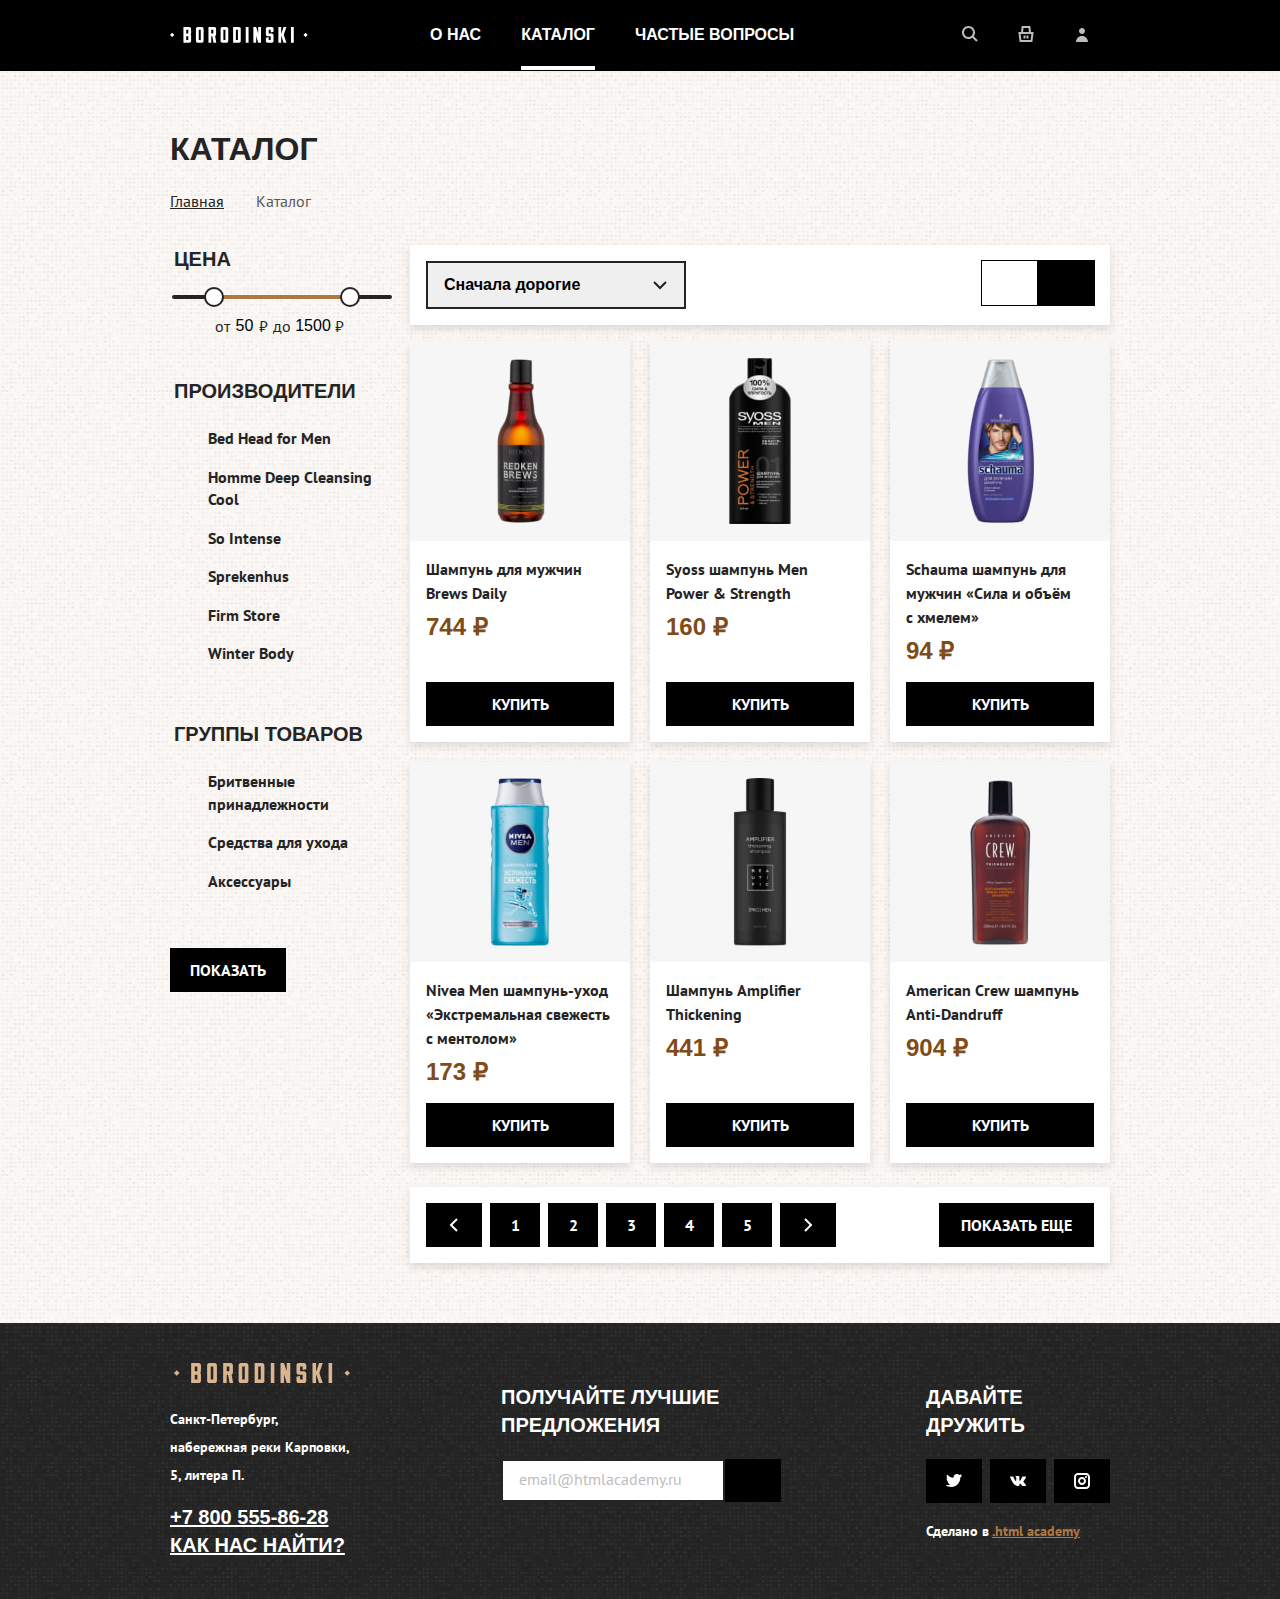
==== commit 3f6f479e: "Add select decoration. Add current page underline in navigation. Add profile loginicon" ====
--- a/catalog.html
+++ b/catalog.html
@@ -18,7 +18,7 @@
           <a class="nav-link" href="#">О нас</a>
         </li>
         <li class="nav-item">
-          <a class="nav-link" href="catalog.html">Каталог</a>
+          <a class="nav-link nav-link-current" href="catalog.html">Каталог</a>
         </li>
         <li class="nav-item">
           <a class="nav-link" href="#">Частые вопросы</a>
@@ -28,16 +28,39 @@
       <ul class="nav-list user-nav">
         <li class="nav-item">
           <a class="nav-link" href="#">
+            <svg width="16" height="16" viewBox="0 0 16 16" fill="#bdbdbd" xmlns="http://www.w3.org/2000/svg">
+              <g clip-path="url(#clip0_0_267)">
+              <path fill-rule="evenodd" clip-rule="evenodd" d="M11 6.5C11 8.98528 8.98528 11 6.5 11C4.01472 11 2 8.98528 2 6.5C2 4.01472 4.01472 2 6.5 2C8.98528 2 11 4.01472 11 6.5ZM10.3347 11.7489C9.25973 12.5356 7.9341 13 6.5 13C2.91015 13 0 10.0899 0 6.5C0 2.91015 2.91015 0 6.5 0C10.0899 0 13 2.91015 13 6.5C13 7.9341 12.5356 9.25973 11.7489 10.3347L15.7071 14.2929L14.2929 15.7071L10.3347 11.7489Z"/>
+              </g>
+              <defs>
+              <clipPath id="clip0_0_267">
+              <rect width="16" height="16" fill="white"/>
+              </clipPath>
+              </defs>
+            </svg>
             <span class="visually-hidden">Поиск</span>
           </a>
         </li>
         <li class="nav-item">
           <a class="nav-link" href="#">
+            <svg width="16" height="16" viewBox="0 0 16 16" fill="#bdbdbd" xmlns="http://www.w3.org/2000/svg">
+              <g clip-path="url(#clip0_0_392)">
+              <path fill-rule="evenodd" clip-rule="evenodd" d="M3.09068 6L3.5759 0.90519L3.66211 0H4.5714H11.4285H12.3378L12.424 0.905191L12.9093 6H14.5H15.6328L15.4922 7.12403L14.4922 15.124L14.3828 16H13.5H2.49997H1.61719L1.50769 15.124L0.507692 7.12403L0.367188 6H1.49997H3.09068ZM5.09973 6H10.9002L10.5193 2H5.48068L5.09973 6ZM3.38275 14L2.63275 8H13.3672L12.6172 14H3.38275ZM8.49997 9.5V12.5H10.5V9.5H8.49997ZM5.49997 12.5L5.49997 9.5H7.49997L7.49997 12.5H5.49997Z"/>
+              </g>
+              <defs>
+              <clipPath id="clip0_0_392">
+              <rect width="16" height="16" fill="white"/>
+              </clipPath>
+              </defs>
+            </svg>
             <span class="visually-hidden">Корзина</span>
           </a>
         </li>
         <li class="nav-item">
-          <a class="nav-link" href="#">
+          <a class="nav-link profile-link" href="#">
+            <svg width="16" height="16" viewBox="0 0 16 16" fill="#BDBDBD" xmlns="http://www.w3.org/2000/svg">
+              <path fill-rule="evenodd" clip-rule="evenodd" d="M8 8C9.65685 8 11 6.65685 11 5C11 3.34315 9.65685 2 8 2C6.34315 2 5 3.34315 5 5C5 6.65685 6.34315 8 8 8ZM8 10C4.68629 10 2 12.6863 2 16H14C14 12.6863 11.3137 10 8 10Z"/>
+              </svg>
             <span class="visually-hidden">Личный кабинет</span>
           </a>
         </li>
--- a/styles/styles.css
+++ b/styles/styles.css
@@ -134,6 +134,7 @@
 }
 
 .nav .logo {
+  margin-top: 27px;
   margin-right: 102px;
 }
 
@@ -150,8 +151,18 @@
   text-decoration: none;
 }
 
+.nav-link-current::after {
+  position: absolute;
+  content: "";
+  left: 20px;
+  right: 20px;
+  bottom: 0;
+  height: 4px;
+  background-color: var(--basic-white);
+}
+
 .user-nav .nav-link {
-  padding: 27px 20px;
+  padding: 26px 20px;
   min-width: 16px;
   min-height: 16px;
   line-height: 16px;
@@ -617,11 +628,35 @@
 
 .price-fields-container {
   display: flex;
+  justify-content: center;
+  line-height: 140%;
   font-weight: 400;
 }
 
+.price-field-label {
+  display: flex;
+  justify-content: center;
+  margin-right: 5px;
+}
+
 .price-field {
-  max-width: 50px;
+  width: 25px;
+  background-color: transparent;
+  border: none;
+  margin: 0 2px;
+  font-size: 16px;
+  text-align: center;
+  appearance: textfield;
+}
+
+.price-field-label:nth-child(2) .price-field {
+  width: 40px;
+}
+
+.price-field::-webkit-outer-spin-button,
+.price-field::-webkit-inner-spin-button {
+  appearance: none;
+  margin: 0;
 }
 
 .control-group {
@@ -647,10 +682,20 @@
   box-shadow: 0 4px 8px rgb(79, 70, 60, 0.16);
 }
 
+.sorting {
+  display: flex;
+  width: 260px;
+}
+
 .sorting-select {
-  width: 260px;
+  width: 100%;
   padding: 10px 16px;
   padding-right: 32px;
+  border: 2px solid #242424;
+
+  background-image: url(/images/icons/arrow-down.svg);
+  background-repeat: no-repeat;
+  background-position: center right 16px;
 
   font-size: 16px;
   line-height: 150%;
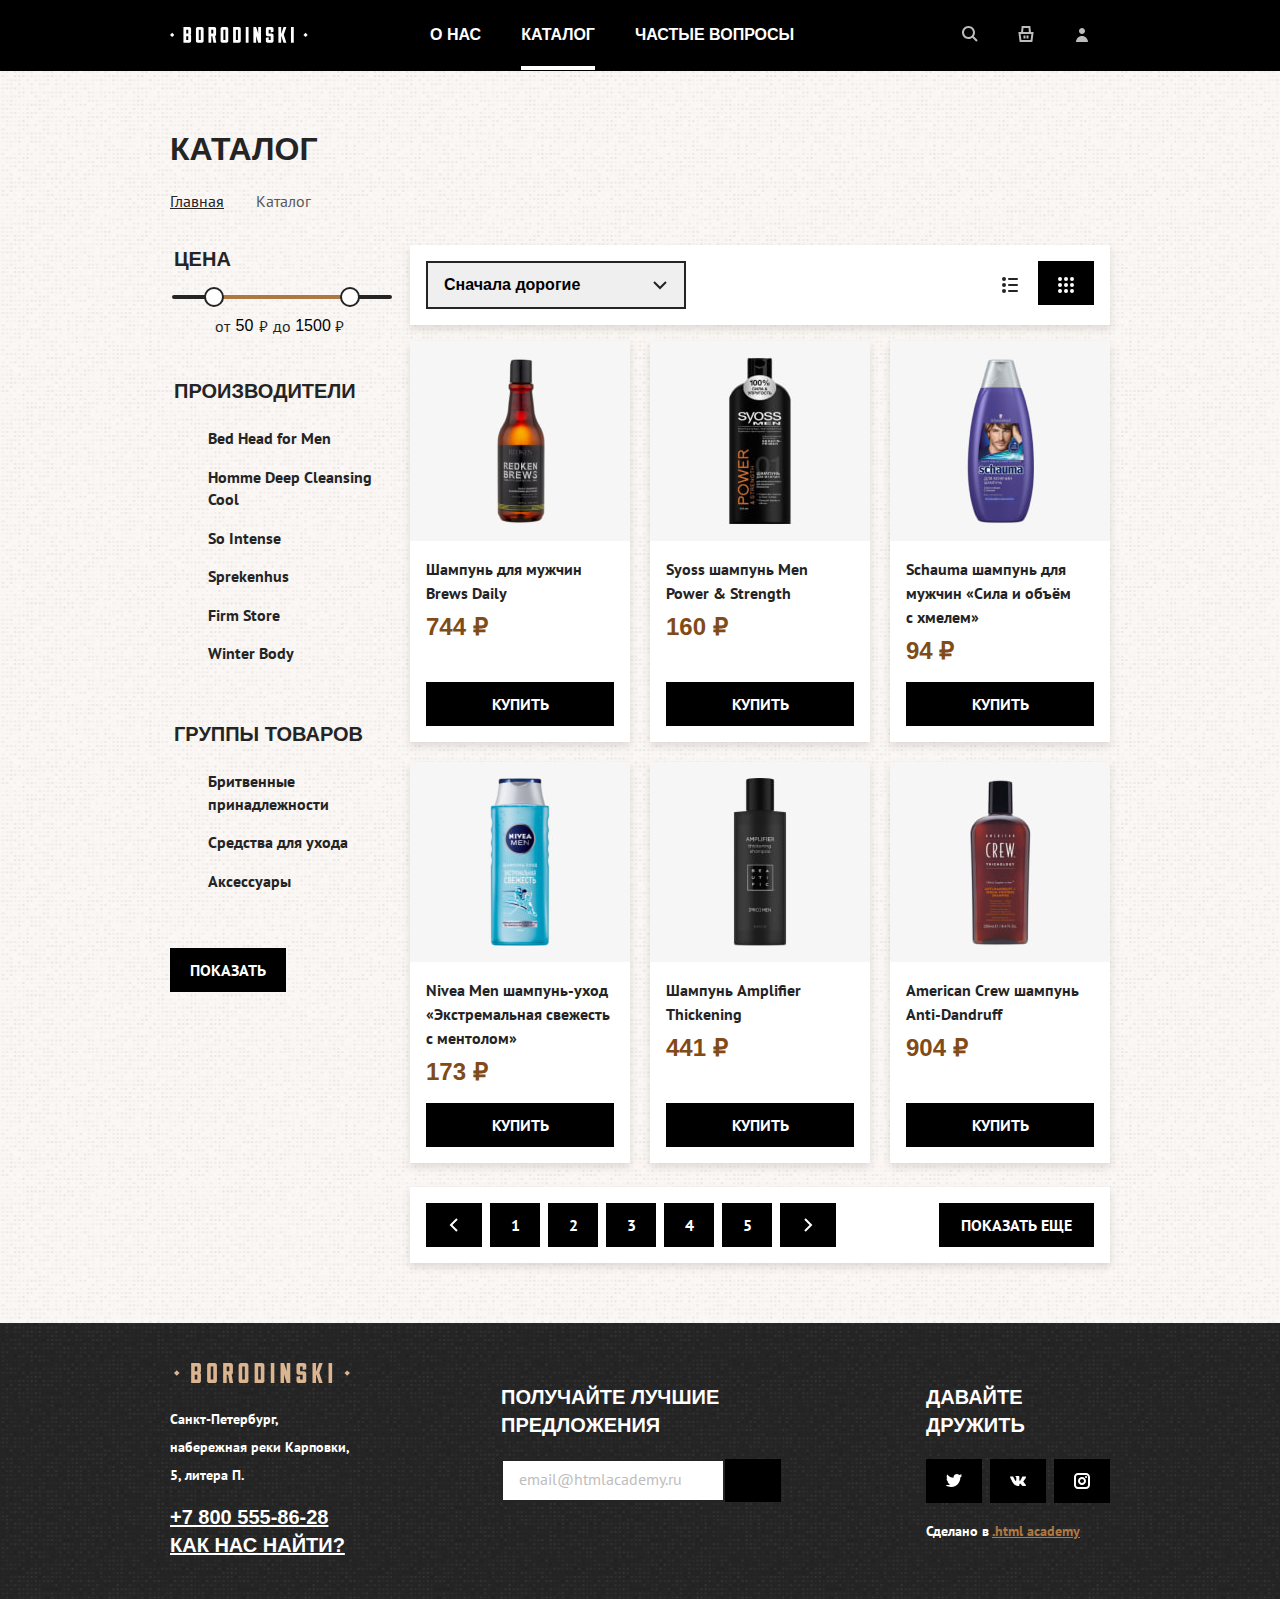
==== commit 70292edf: "Add icons to sorting view buttons" ====
--- a/catalog.html
+++ b/catalog.html
@@ -186,9 +186,16 @@
 
           <div class="view-buttons-container">
             <a class="view-button" href="#">
+              <svg xmlns="http://www.w3.org/2000/svg" width="16" height="16" fill="#242424" viewBox="0 0 16 16">
+                <g fill-rule="evenodd" clip-path="url(#a)" clip-rule="evenodd">
+                <path d="M2 0a2 2 0 1 0 0 4 2 2 0 0 0 0-4Zm0 6a2 2 0 1 0 0 4 2 2 0 0 0 0-4Zm-2 8a2 2 0 1 1 4 0 2 2 0 0 1-4 0ZM7 1a1 1 0 0 0 0 2h8a1 1 0 1 0 0-2H7ZM6 8a1 1 0 0 1 1-1h8a1 1 0 1 1 0 2H7a1 1 0 0 1-1-1Zm1 5a1 1 0 1 0 0 2h8a1 1 0 1 0 0-2H7Z"/><path fill="url(#b)" d="M2 0a2 2 0 1 0 0 4 2 2 0 0 0 0-4Zm0 6a2 2 0 1 0 0 4 2 2 0 0 0 0-4Zm-2 8a2 2 0 1 1 4 0 2 2 0 0 1-4 0ZM7 1a1 1 0 0 0 0 2h8a1 1 0 1 0 0-2H7ZM6 8a1 1 0 0 1 1-1h8a1 1 0 1 1 0 2H7a1 1 0 0 1-1-1Zm1 5a1 1 0 1 0 0 2h8a1 1 0 1 0 0-2H7Z"/></g><defs><clipPath id="a"><path d="M0 0h16v16H0z"/></clipPath><pattern id="b" width="5" height="5" patternContentUnits="objectBoundingBox"><use xlink:href="#c" transform="scale(.06)"/></pattern></defs>
+              </svg>
               <span class="visually-hidden">Вид списком</span>
             </a>
             <a class="view-button view-button-current" href="#">
+              <svg xmlns="http://www.w3.org/2000/svg" width="16" height="16" fill="#000" viewBox="0 0 16 16"><g clip-path="url(#a)">
+                <path fill-rule="evenodd" d="M0 2a2 2 0 1 1 4 0 2 2 0 0 1-4 0Zm6 0a2 2 0 1 1 4 0 2 2 0 0 1-4 0Zm10 0a2 2 0 1 0-4 0 2 2 0 0 0 4 0ZM0 8a2 2 0 1 1 4 0 2 2 0 0 1-4 0Zm10 0a2 2 0 1 0-4 0 2 2 0 0 0 4 0Zm2 0a2 2 0 1 1 4 0 2 2 0 0 1-4 0Zm-8 6a2 2 0 1 0-4 0 2 2 0 0 0 4 0Zm2 0a2 2 0 1 1 4 0 2 2 0 0 1-4 0Zm10 0a2 2 0 1 0-4 0 2 2 0 0 0 4 0Z" clip-rule="evenodd"/></g><defs><clipPath id="a"><path fill="#fff" d="M0 0h16v16H0z"/></clipPath></defs>
+              </svg>
               <span class="visually-hidden">Вид плиткой</span>
             </a>
           </div>
--- a/styles/styles.css
+++ b/styles/styles.css
@@ -713,12 +713,14 @@
   width: 56px;
   height: 44px;
   padding: 14px 20px;
-
-  outline: 1px solid black;
 }
 
 .view-button-current {
   background-color: var(--basic-black);
+}
+
+.view-button-current svg {
+  fill: var(--basic-white);
 }
 
 /* Cards */
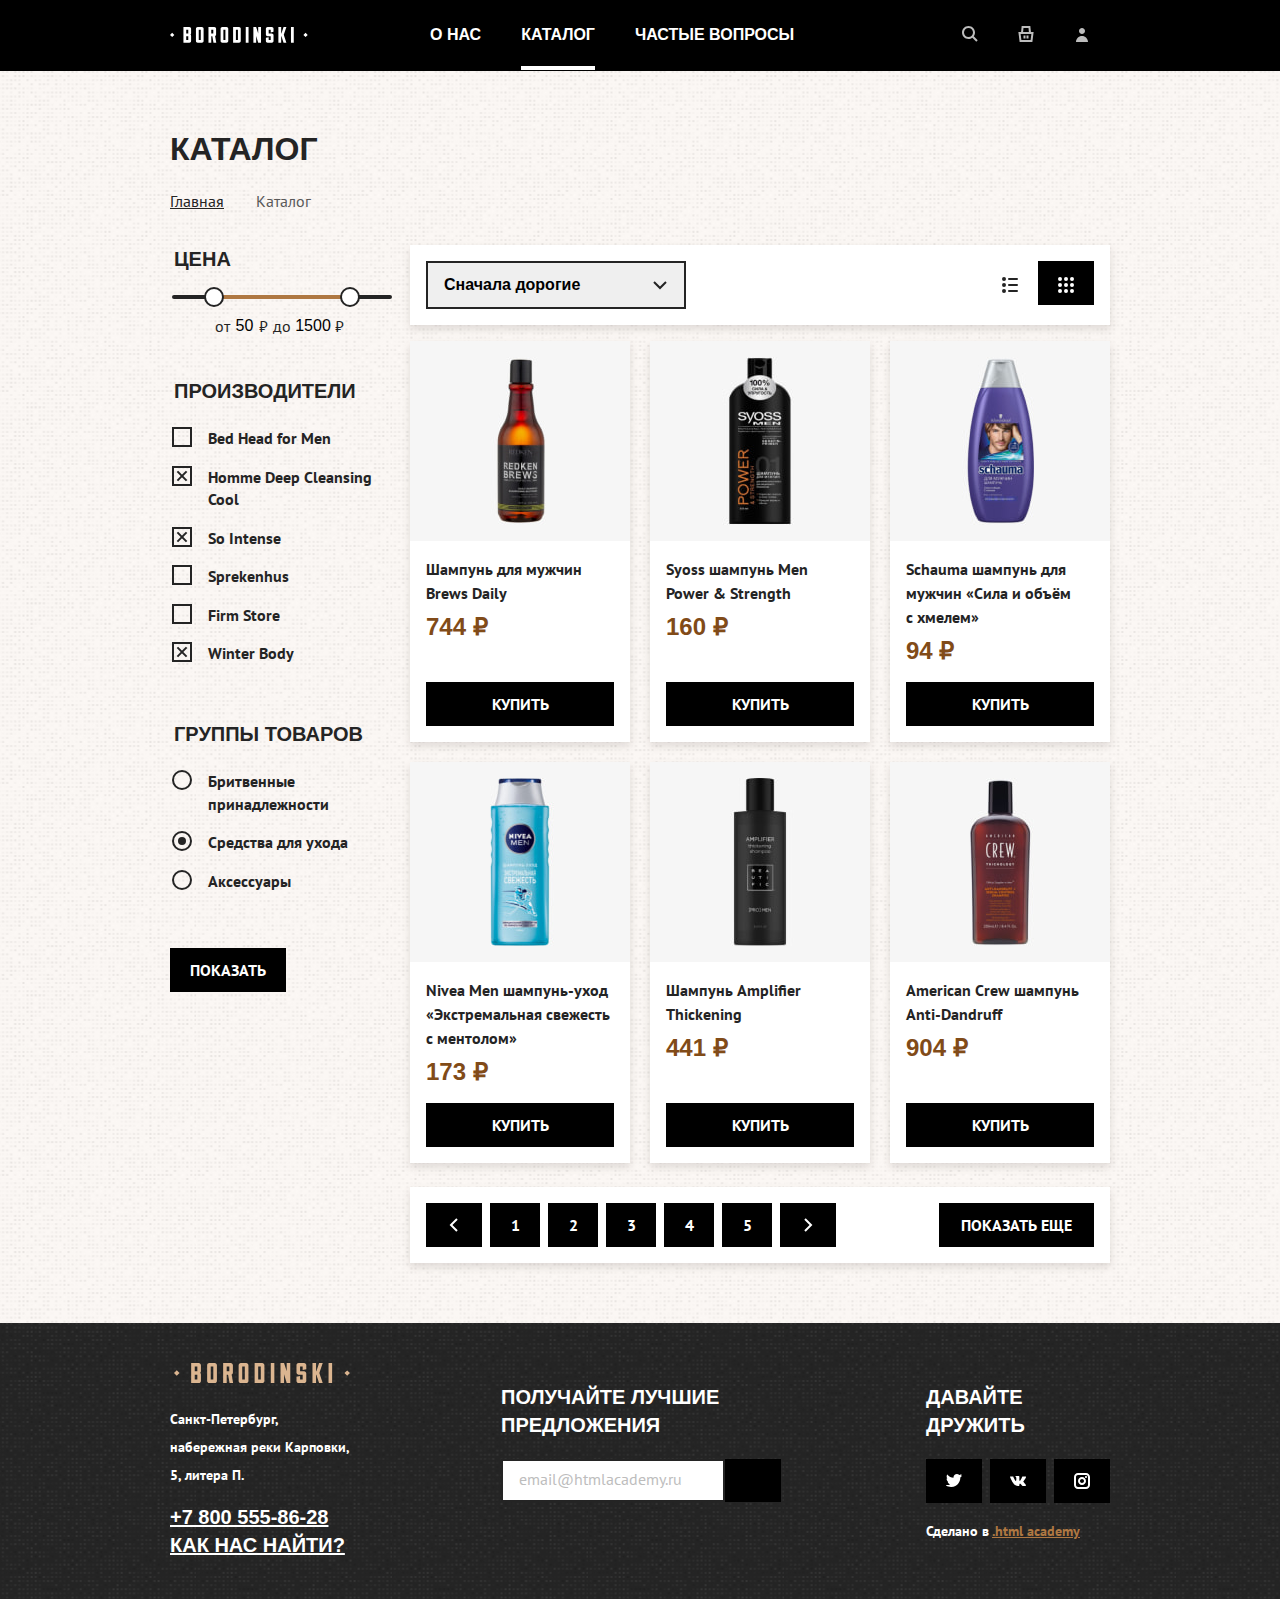
==== commit ed90d37d: "Add decorative checkbox and radiobuttons" ====
--- a/catalog.html
+++ b/catalog.html
@@ -156,7 +156,7 @@
             <span class="control-label">Бритвенные принадлежности</span>
           </label>
           <label class="control-group">
-            <input class="control" type="radio" name="product" value="care products">
+            <input class="control" type="radio" name="product" value="care products" checked>
             <span class="control-mark"></span>
             <span class="control-label">Средства для ухода</span>
           </label>
--- a/styles/styles.css
+++ b/styles/styles.css
@@ -659,7 +659,10 @@
   margin: 0;
 }
 
+/* Checkboxes */
+
 .control-group {
+  position: relative;
   margin-bottom: 16px;
   padding-left: 36px;
 
@@ -668,6 +671,65 @@
 
 .control {
   display: none;
+}
+
+.control[type="checkbox"] + .control-mark {
+  position: absolute;
+  left: 0;
+  right: auto;
+  width: 20px;
+  height: 20px;
+
+  background-color: transparent;
+  border: 2px solid #242424;
+}
+
+.control[type="checkbox"]:checked + .control-mark::before {
+  position: absolute;
+  content: "";
+  top: 50%;
+  left: 50%;
+  transform: translateX(-50%) translateY(-50%) rotate(45deg);
+  width: 13px;
+  height: 2px;
+  background-color: var(--basic-extra-dark);
+}
+
+.control[type="checkbox"]:checked + .control-mark::after {
+  position: absolute;
+  content: "";
+  top: 50%;
+  left: 50%;
+  transform: translateX(-50%) translateY(-50%) rotate(-45deg);
+  width: 13px;
+  height: 2px;
+  background-color: var(--basic-extra-dark);
+}
+
+/* Radiobuttons */
+
+.control[type="radio"] +.control-mark {
+  position: absolute;
+  left: 0;
+  right: auto;
+  width: 20px;
+  height: 20px;
+
+  background-color: transparent;
+  border: 2px solid #242424;
+  border-radius: 50%;
+}
+
+.control[type="radio"]:checked + .control-mark::before {
+  position: absolute;
+  content: "";
+  top: 50%;
+  left: 50%;
+  transform: translateX(-50%) translateY(-50%);
+  width: 8px;
+  height: 8px;
+  border-radius: 50%;
+  background-color: var(--basic-extra-dark);
 }
 
 /* Sorting */
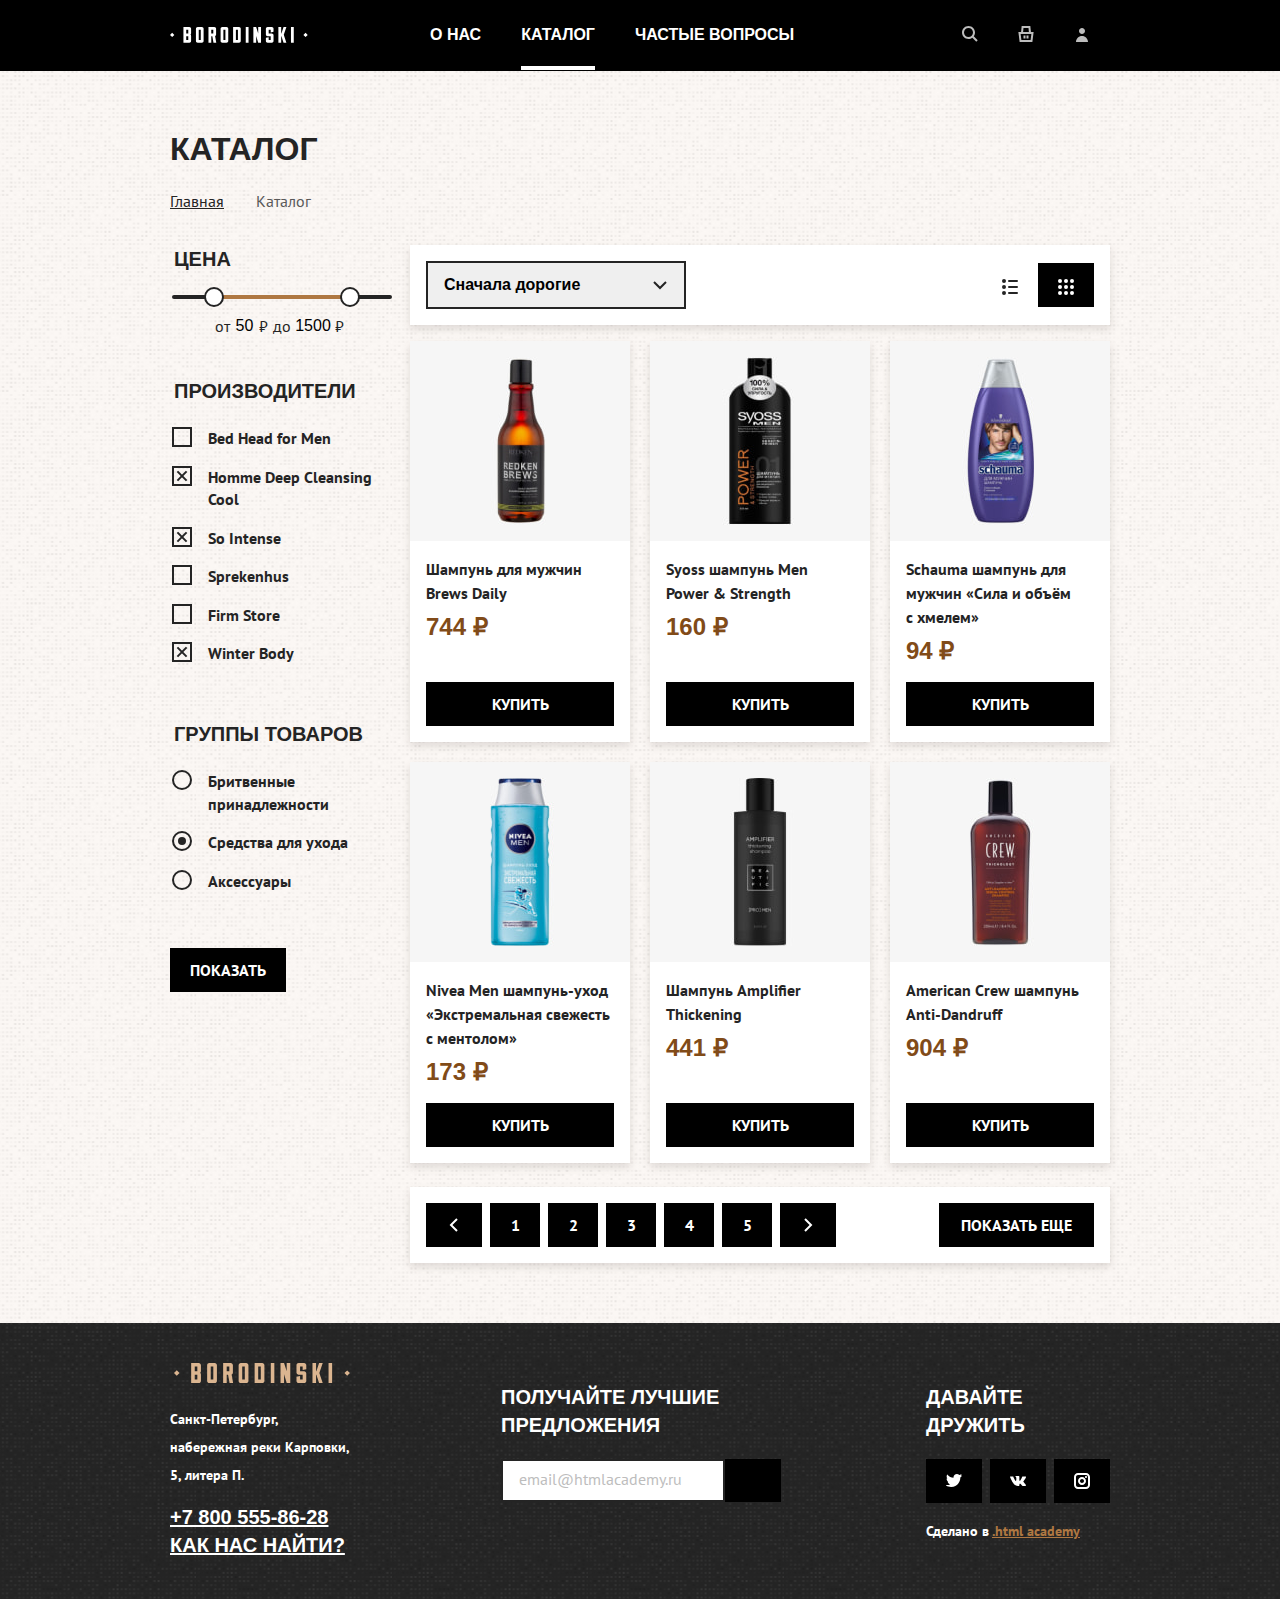
==== commit b004294c: "Correct html-files after validating" ====
--- a/catalog.html
+++ b/catalog.html
@@ -11,7 +11,9 @@
   <header class="page-header">
     <nav class="nav">
       <h2 class="visually-hidden">Навигация по сайту</h2>
-      <img class="logo" src="/images/logo-light.svg" width="138" height="16" alt="Логотип Барбершопа «Бородинского»">
+      <a class="logo-link" href="index.html">
+        <img class="logo" src="/images/logo-light.svg" width="138" height="16" alt="Логотип Барбершопа «Бородинского»">
+      </a>
 
       <ul class="nav-list">
         <li class="nav-item">
@@ -194,7 +196,7 @@
             </a>
             <a class="view-button view-button-current" href="#">
               <svg xmlns="http://www.w3.org/2000/svg" width="16" height="16" fill="#000" viewBox="0 0 16 16"><g clip-path="url(#a)">
-                <path fill-rule="evenodd" d="M0 2a2 2 0 1 1 4 0 2 2 0 0 1-4 0Zm6 0a2 2 0 1 1 4 0 2 2 0 0 1-4 0Zm10 0a2 2 0 1 0-4 0 2 2 0 0 0 4 0ZM0 8a2 2 0 1 1 4 0 2 2 0 0 1-4 0Zm10 0a2 2 0 1 0-4 0 2 2 0 0 0 4 0Zm2 0a2 2 0 1 1 4 0 2 2 0 0 1-4 0Zm-8 6a2 2 0 1 0-4 0 2 2 0 0 0 4 0Zm2 0a2 2 0 1 1 4 0 2 2 0 0 1-4 0Zm10 0a2 2 0 1 0-4 0 2 2 0 0 0 4 0Z" clip-rule="evenodd"/></g><defs><clipPath id="a"><path fill="#fff" d="M0 0h16v16H0z"/></clipPath></defs>
+                <path fill-rule="evenodd" d="M0 2a2 2 0 1 1 4 0 2 2 0 0 1-4 0Zm6 0a2 2 0 1 1 4 0 2 2 0 0 1-4 0Zm10 0a2 2 0 1 0-4 0 2 2 0 0 0 4 0ZM0 8a2 2 0 1 1 4 0 2 2 0 0 1-4 0Zm10 0a2 2 0 1 0-4 0 2 2 0 0 0 4 0Zm2 0a2 2 0 1 1 4 0 2 2 0 0 1-4 0Zm-8 6a2 2 0 1 0-4 0 2 2 0 0 0 4 0Zm2 0a2 2 0 1 1 4 0 2 2 0 0 1-4 0Zm10 0a2 2 0 1 0-4 0 2 2 0 0 0 4 0Z" clip-rule="evenodd"/></g><defs><clipPath id="c"><path fill="#fff" d="M0 0h16v16H0z"/></clipPath></defs>
               </svg>
               <span class="visually-hidden">Вид плиткой</span>
             </a>
@@ -243,7 +245,7 @@
         <div class="pag-container">
           <ul class="pag-list">
             <li class="pag-item">
-              <a class="button button-prev" href="#" disabled>
+              <a class="button button-prev" href="#">
                 <span class="visually-hidden">Предыдущая страница</span>
               </a>
             </li>
--- a/styles/styles.css
+++ b/styles/styles.css
@@ -44,12 +44,15 @@
 :root {
   --basic-white: #ffffff;
   --basic-black: #000000;
+  --basic-light: #e7e7e7;
   --basic-extra-light: #f6f6f6;
   --basic-dark: #595959;
+  --special-light: #DBB590;
+  --special-dark: #814B18;
   --basic-extra-dark: #242424;
   --basic-neutral: #bdbdbd;
   --special-neutral: #af7842;
-  --special-dark: #814B18;
+  --status-error: #EA5454;
 }
 
 html {
@@ -89,6 +92,36 @@
   text-align: center;
   text-decoration: none;
   text-transform: uppercase;
+  cursor: pointer;
+}
+
+.button-light {
+  background-color: var(--basic-white);
+  color: var(--basic-extra-dark);
+}
+
+.button:hover {
+  background-color: var(--special-dark);
+}
+
+.button-light:hover {
+  background-color: var(--special-light);
+}
+
+.button:focus {
+  background-color: var(--special-dark);
+  outline: 2px solid #DBB590;
+}
+
+.button-light:focus {
+  background-color: var(--special-light);
+  outline: 2px solid #af7842;
+}
+
+.button:disabled,
+.button:hover:disabled {
+  background-color: var(--basic-dark);
+  color: var(--basic-light);
 }
 
 .visually-hidden {
@@ -143,6 +176,10 @@
   margin-left: auto;
 }
 
+.nav-item {
+  position: relative;
+}
+
 .nav-link {
   position: relative;
   display: block;
@@ -169,7 +206,29 @@
 }
 
 .user-nav .login-link {
+  padding: 27px 20px;
   padding-left: 38px;
+}
+
+.nav-link:hover {
+  background-color: var(--basic-dark);
+}
+
+.nav-link:hover svg {
+  fill: var(--basic-extra-dark);
+}
+
+.login-link:hover svg {
+  fill: var(--basic-white);
+}
+
+.nav-link:focus {
+  outline: 4px solid #e7e7e7;
+  outline-offset: -4px;
+}
+
+.login-link:focus svg {
+  fill: var(--basic-white);
 }
 
 .navigation-icon {
@@ -185,6 +244,109 @@
   left: 14px;
   right: auto;
   margin: auto 0;
+}
+
+/* Cart */
+
+.cart {
+  position: absolute;
+  top: 0;
+  right: 0;
+  z-index: 1;
+
+  min-width: 300px;
+  padding: 40px;
+
+  background-color: var(--basic-white);
+  color: var(--basic-black);
+}
+
+.cart-title {
+  margin: 0;
+  margin-bottom: 24px;
+
+  font-size: 32px;
+  line-height: 110%;
+}
+
+.button-close {
+  position: absolute;
+  top: 0;
+  right: 0;
+  padding: 24px 20px;
+  padding-left: 44px;
+
+  background-color: var(--basic-white);
+  background-image: url(/images/icons/cart.svg);
+  background-repeat: no-repeat;
+  background-position: center left 20px;
+  border: none;
+
+  font-family: "PT Sans Narrow", sans-serif;
+  font-size: 16px;
+  line-height: 140%;
+  font-weight: 700;
+
+  cursor: pointer;
+}
+
+.button-close:hover {
+  background-color: var(--special-light);
+}
+
+.button-close:focus {
+  background-color: var(--special-light);
+  outline: 2px solid #af7842;
+}
+
+.cart-content {
+  width: 340px;
+}
+
+.cart-list {
+  padding: 0;
+  list-style-type: none;
+}
+
+.cart-item {
+  display: grid;
+  grid-template-columns: 1fr auto;
+  row-gap: 8px;
+}
+
+.cart-item-title {
+  margin: 0;
+
+  font-size: 20px;
+}
+
+.cart-item-price {
+  margin: 0;
+
+  line-height: 150%;
+  color: var(--special-neutral);
+}
+
+.cart .button {
+  grid-column: 2/3;
+  grid-row: 1/3;
+
+  width: 56px;
+  height: 44px;
+
+  background-image: url(/images/icons/trash.svg);
+  background-repeat: no-repeat;
+  background-position: center;
+}
+
+.cart-item + .cart-item {
+  margin-top: 22px;
+  padding-top: 24px;
+  border-top: 1px dashed #000000;
+}
+
+.cart-close {
+  display: none;
 }
 
 
@@ -255,6 +417,7 @@
 /* Services */
 
 .section-container {
+  position: relative;
   display: flex;
   justify-content: space-between;
   width: 940px;
@@ -266,6 +429,22 @@
 
   font-weight: 700;
   color: var(--basic-extra-dark);
+}
+
+.section-container::before {
+  content: "";
+  position: absolute;
+  top: 40px;
+  bottom: 40px;
+  border-right: 1px dashed #595959;
+}
+
+.section-container:first-of-type::before {
+  left: 470px;
+}
+
+.section-container:last-of-type::before {
+  left: 430px;
 }
 
 .services {
@@ -275,6 +454,11 @@
   line-height: 140%;
   text-transform: uppercase;
 }
+.services-item {
+  display: flex;
+  justify-content: space-between;
+  align-items: baseline;
+}
 
 .section-title {
   margin: 0;
@@ -298,7 +482,17 @@
 }
 
 .service-price {
+  order: 3;
   color: var(--special-neutral);
+}
+
+.services-item::before {
+  content: "";
+  flex-grow: 1;
+  order: 2;
+  margin-right: 16px;
+  margin-left: 16px;
+  border-bottom: 2px dotted #595959;
 }
 
 .button-all {
@@ -386,8 +580,26 @@
   cursor: pointer;
 }
 
-.pag-button-current {
+.pag-button:focus {
+  background-color: var(--special-light);
+  outline: none;
+}
+
+.pag-button:hover {
+  background-color: var(--special-neutral);
+}
+
+.pag-button:active {
+  background-color: var(--special-light);
+  outline: 1px solid #af7842;
+}
+
+.pag-button-current,
+.pag-button-current:hover,
+.pag-button-current:focus {
   background-color: var(--basic-extra-dark);
+  outline: none;
+  cursor: auto;
 }
 
 /* Contacts */
@@ -439,11 +651,6 @@
 .contacts .button {
   display: inline-block;
   margin-right: 16px;
-}
-
-.button-feedback {
-  background-color: var(--basic-white);
-  color: var(--basic-extra-dark);
 }
 
 /* Appointment */
@@ -478,6 +685,7 @@
 }
 
 .appointment-label {
+  position: relative;
   align-self: flex-start;
 
   margin-bottom: 8px;
@@ -485,6 +693,50 @@
 
   line-height: 140%;
   text-transform: uppercase;
+}
+
+.info-icon {
+  position: absolute;
+  margin-top: 5px;
+  margin-left: 4px;
+  padding: 0;
+  background-color: transparent;
+  border: none;
+  border-radius: 50%;
+  line-height: 0;
+}
+
+.info-icon:focus {
+  outline: 2px solid #DBB590;
+}
+
+.info-icon:hover svg {
+  fill: #af7842;
+}
+
+.info-icon::before {
+  display: none;
+  position: absolute;
+  content: "Укажите желаемую дату и время и мы свяжемся с вами для подтверждения брони";
+  top: -50%;
+  transform: translateX(-50%) translateY(-100%);
+
+  width: 160px;
+  padding: 5px 8px;
+
+  background-color: var(--basic-extra-dark);
+  border-radius: 8px;
+
+  font-size: 14px;
+  line-height: 120%;
+  font-weight: 400;
+  color: var(--basic-white);
+  text-align: left;
+  text-transform: none;
+}
+
+.info-icon:hover::before {
+  display: block;
 }
 
 .name-field {
@@ -508,7 +760,22 @@
   color: var(--basic-neutral);
 }
 
-
+.field:hover {
+  border-color: var(--special-neutral);
+  cursor: pointer;
+}
+
+.field:focus {
+  border-color: var(--special-neutral);
+  outline: 2px solid #DBB590;
+}
+
+.field:disabled,
+.field:disabled:hover {
+  background-color: var(--basic-light);
+  border-color: var(--basic-dark);
+  cursor: auto;
+}
 
 /* Catalog */
 
@@ -624,6 +891,17 @@
 
 .toggle-max {
   right: -10px;
+}
+
+.range-toggle:hover {
+  background-color: var(--special-light);
+  cursor: pointer;
+}
+
+.range-toggle:active,
+.range-toggle:focus {
+  background-color: var(--special-light);
+  outline: 3px solid #af7842;
 }
 
 .price-fields-container {
@@ -732,6 +1010,14 @@
   background-color: var(--basic-extra-dark);
 }
 
+.control-group:hover .control-mark {
+  border-color: var(--special-neutral);
+}
+
+.control:disabled + .control-mark {
+  border-color: var(--basic-neutral);
+}
+
 /* Sorting */
 
 .sorting-container {
@@ -765,8 +1051,19 @@
   appearance: none;
 }
 
+.sorting-select:hover {
+  border-color: var(--special-neutral);
+  cursor: pointer;
+}
+
+.sorting-select:focus {
+  border-color: var(--special-neutral);
+  outline: 2px solid #DBB590;
+}
+
 .view-buttons-container {
   display: flex;
+  align-items: center;
   max-width: 400px;
 }
 
@@ -779,10 +1076,27 @@
 
 .view-button-current {
   background-color: var(--basic-black);
+  cursor: auto;
 }
 
 .view-button-current svg {
   fill: var(--basic-white);
+}
+
+.view-button:hover {
+  background-color: var(--special-light);
+}
+
+.view-button:focus {
+  background-color: var(--special-light);
+  outline: 2px solid #af7842;
+}
+
+.view-button-current:hover,
+.view-button-current:focus {
+  background-color: var(--basic-black);
+  outline: 2px solid #af7842;
+  cursor: auto;
 }
 
 /* Cards */
@@ -1000,3 +1314,84 @@
 .copy a {
   color: var(--special-neutral);
 }
+
+
+/* Modal */
+
+.modal-wrapper {
+  position: fixed;
+  display: flex;
+  width: 100%;
+  height: 100%;
+  background-color: rgb(36, 36, 36, 0.8);
+}
+
+.modal {
+  position: relative;
+  min-width: 400px;
+  margin: auto;
+  padding: 40px;
+  background-color: var(--basic-white);
+
+  color: var(--basic-black);
+}
+
+.modal-close {
+  display: none;
+}
+
+.modal-login {
+  width: 440px;
+}
+
+.modal-title {
+  margin: 0;
+  margin-bottom: 24px;
+
+  font-family: "PT Sans Narrow" ,sans-serif;
+  font-size: 32px;
+  line-height: 110%;
+  text-transform: uppercase;
+}
+
+.modal-button-close {
+  position: absolute;
+  top: 0;
+  right: 0;
+
+  width: 56px;
+  height: 44px;
+  padding: 14px 20px;
+
+  background-color: var(--basic-white);
+  background-image: url(/images/icons/close.svg);
+  background-repeat: no-repeat;
+  background-position: center;
+  border: none;
+  cursor: pointer;
+}
+
+.login-form {
+  display: grid;
+  row-gap: 16px;
+}
+
+.login-form .field {
+  padding: 10px 16px;
+
+  font-size: 16px;
+  line-height: 130%;
+}
+
+.login-recovery {
+  display: flex;
+  justify-content: space-between;
+}
+
+.login-recovery .control-group {
+  margin-bottom: 0;
+}
+
+.recovery {
+  color: var(--basic-black);
+}
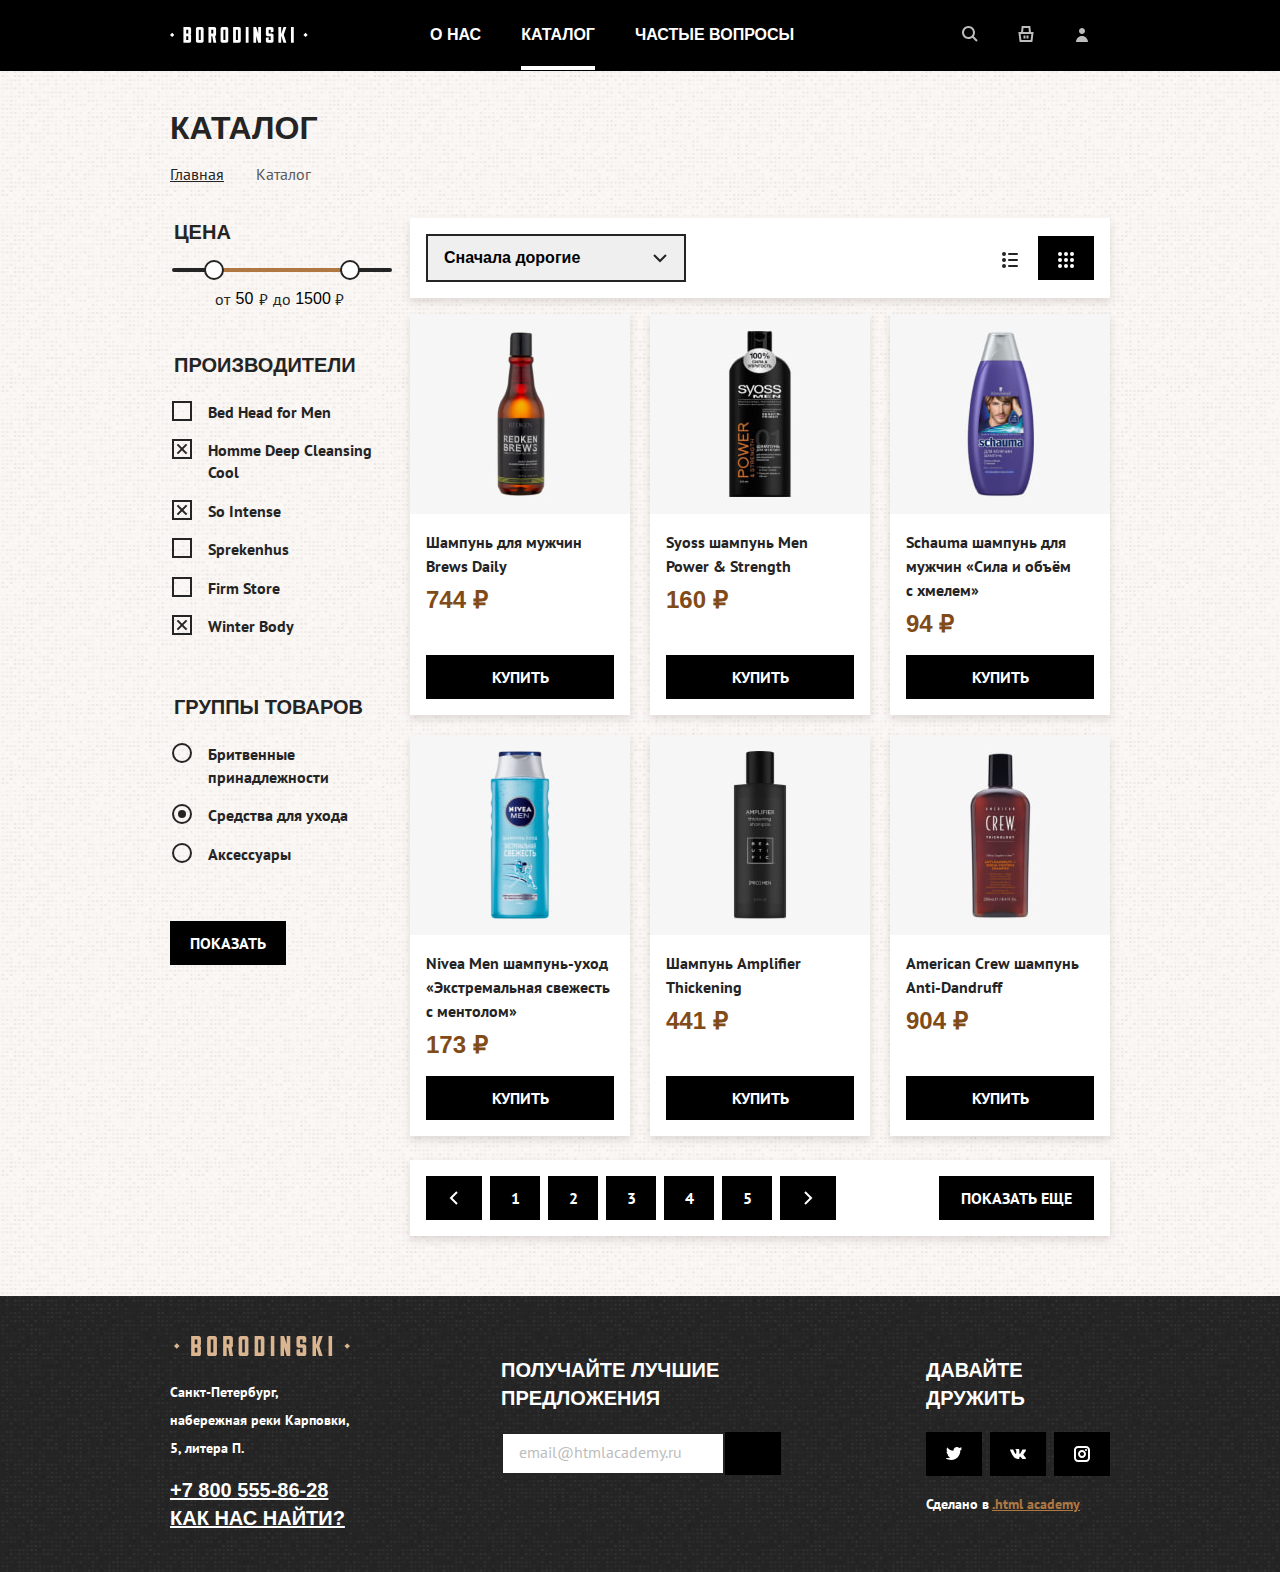
==== commit b94fb51d: "Correct paths to img and fonts files" ====
--- a/catalog.html
+++ b/catalog.html
@@ -4,7 +4,7 @@
   <meta charset="UTF-8">
   <meta name="viewport" content="width=device-width, initial-scale=1.0">
   <title>Каталог Барбершопа</title>
-  <link rel="stylesheet" href="/styles/styles.css">
+  <link rel="stylesheet" href="styles/styles.css">
 </head>
 
 <body>
@@ -12,7 +12,7 @@
     <nav class="nav">
       <h2 class="visually-hidden">Навигация по сайту</h2>
       <a class="logo-link" href="index.html">
-        <img class="logo" src="/images/logo-light.svg" width="138" height="16" alt="Логотип Барбершопа «Бородинского»">
+        <img class="logo" src="images/logo-light.svg" width="138" height="16" alt="Логотип Барбершопа «Бородинского»">
       </a>
 
       <ul class="nav-list">
@@ -206,37 +206,37 @@
         <ul class="cards-list">
           <li class="cards-item">
             <h3 class="card-title">Шампунь для мужчин Brews Daily</h3>
-            <img class="card-img" src="/images/product-photos/product-1.jpg" width="220" height="200" alt="">
+            <img class="card-img" src="images/product-photos/product-1.jpg" width="220" height="200" alt="">
             <p class="card-price">744 ₽</p>
             <button class="button" type="button">Купить</button>
           </li>
           <li class="cards-item">
             <h3 class="card-title">Syoss шампунь Men Power & Strength</h3>
-            <img class="card-img" src="/images/product-photos/product-2.jpg" width="220" height="200" alt="">
+            <img class="card-img" src="images/product-photos/product-2.jpg" width="220" height="200" alt="">
             <p class="card-price">160 ₽</p>
             <button class="button" type="button">Купить</button>
           </li>
           <li class="cards-item">
             <h3 class="card-title">Schauma шампунь для мужчин «Сила и объём с хмелем»</h3>
-            <img class="card-img" src="/images/product-photos/product-3.jpg" width="220" height="200" alt="">
+            <img class="card-img" src="images/product-photos/product-3.jpg" width="220" height="200" alt="">
             <p class="card-price">94 ₽</p>
             <button class="button" type="button">Купить</button>
           </li>
           <li class="cards-item">
             <h3 class="card-title">Nivea Men шампунь-уход  «Экстремальная свежесть с ментолом»</h3>
-            <img class="card-img" src="/images/product-photos/product-4.jpg" width="220" height="200" alt="">
+            <img class="card-img" src="images/product-photos/product-4.jpg" width="220" height="200" alt="">
             <p class="card-price">173 ₽</p>
             <button class="button" type="button">Купить</button>
           </li>
           <li class="cards-item">
             <h3 class="card-title">Шампунь Amplifier Thickening</h3>
-            <img class="card-img" src="/images/product-photos/product-5.jpg" width="220" height="200" alt="">
+            <img class="card-img" src="images/product-photos/product-5.jpg" width="220" height="200" alt="">
             <p class="card-price">441 ₽</p>
             <button class="button" type="button">Купить</button>
           </li>
           <li class="cards-item">
             <h3 class="card-title">American Crew шампунь Anti-Dandruff</h3>
-            <img class="card-img" src="/images/product-photos/product-6.jpg" width="220" height="200" alt="">
+            <img class="card-img" src="images/product-photos/product-6.jpg" width="220" height="200" alt="">
             <p class="card-price">904 ₽</p>
             <button class="button" type="button">Купить</button>
           </li>
@@ -281,7 +281,7 @@
     <div class="footer-container">
       <section class="footer-contacts">
         <h2 class="visually-hidden">Наши контакты</h2>
-        <img class="footer-logo" src="/images/logo-dark.svg" width="184" height="21" alt="Логотип Барбершопа «Бородинского»">
+        <img class="footer-logo" src="images/logo-dark.svg" width="184" height="21" alt="Логотип Барбершопа «Бородинского»">
 
         <address class="footer-address">
           <p>Санкт-Петербург, набережная реки Карповки, 5, литера П.</p>
--- a/styles/styles.css
+++ b/styles/styles.css
@@ -2,7 +2,7 @@
   font-family: "PT Sans";
   font-style: normal;
   font-weight: 400;
-  src: url("/fonts/ptsans-400.woff2") format("woff2");
+  src: url("../fonts/ptsans-400.woff2") format("woff2");
   font-display: swap;
 }
 
@@ -10,7 +10,7 @@
   font-family: "PT Sans";
   font-style: normal;
   font-weight: 700;
-  src: url("/fonts/ptsans-700.woff2") format("woff2");
+  src: url("../fonts/ptsans-700.woff2") format("woff2");
   font-display: swap;
 }
 
@@ -18,7 +18,7 @@
   font-family: "PT Sans Narrow";
   font-style: normal;
   font-weight: 400;
-  src: url("/fonts/ptsansnarrow-400.woff2") format("woff2");
+  src: url("../fonts/ptsansnarrow-400.woff2") format("woff2");
   font-display: swap;
 }
 
@@ -26,7 +26,7 @@
   font-family: "PT Sans Narrow";
   font-style: normal;
   font-weight: 700;
-  src: url("/fonts/ptsansnarrow-700.woff2") format("woff2");
+  src: url("../fonts/ptsansnarrow-700.woff2") format("woff2");
   font-display: swap;
 }
 
@@ -47,12 +47,12 @@
   --basic-light: #e7e7e7;
   --basic-extra-light: #f6f6f6;
   --basic-dark: #595959;
-  --special-light: #DBB590;
-  --special-dark: #814B18;
+  --special-light: #dbb590;
+  --special-dark: #814b18;
   --basic-extra-dark: #242424;
   --basic-neutral: #bdbdbd;
   --special-neutral: #af7842;
-  --status-error: #EA5454;
+  --status-error: #ea5454;
 }
 
 html {
@@ -84,7 +84,7 @@
   background-color: var(--basic-black);
   border: none;
 
-  font-family: "PT Sans" ,sans-serif;
+  font-family: "PT Sans", sans-serif;
   font-size: 16px;
   line-height: 100%;
   font-weight: 700;
@@ -110,7 +110,7 @@
 
 .button:focus {
   background-color: var(--special-dark);
-  outline: 2px solid #DBB590;
+  outline: 2px solid #dbb590;
 }
 
 .button-light:focus {
@@ -132,7 +132,7 @@
   padding: 0;
   border: 0;
   white-space: nowrap;
-  clip:rect(0 0 0 0);
+  clip: rect(0 0 0 0);
   clip-path: inset(100%);
   overflow: hidden;
 }
@@ -277,7 +277,7 @@
   padding-left: 44px;
 
   background-color: var(--basic-white);
-  background-image: url(/images/icons/cart.svg);
+  background-image: url("/images/icons/cart.svg");
   background-repeat: no-repeat;
   background-position: center left 20px;
   border: none;
@@ -334,7 +334,7 @@
   width: 56px;
   height: 44px;
 
-  background-image: url(/images/icons/trash.svg);
+  background-image: url("/images/icons/trash.svg");
   background-repeat: no-repeat;
   background-position: center;
 }
@@ -425,7 +425,7 @@
   padding: 40px;
 
   background-color: var(--basic-white);
-  background-image: url(/images/backgrounds/bg-noise-light.jpg);
+  background-image: url("/images/backgrounds/bg-noise-light.jpg");
 
   font-weight: 700;
   color: var(--basic-extra-dark);
@@ -454,6 +454,7 @@
   line-height: 140%;
   text-transform: uppercase;
 }
+
 .services-item {
   display: flex;
   justify-content: space-between;
@@ -497,7 +498,7 @@
 
 .button-all {
   padding-right: 44px;
-  background-image: url(/images/icons/arrow-right.svg);
+  background-image: url("../images/icons/arrow-right.svg");
   background-repeat: no-repeat;
   background-position: center right 20px;
 
@@ -543,13 +544,13 @@
 }
 
 .slider-button-prev {
-  background-image: url(/images/icons/arrow-left.svg);
+  background-image: url("../images/icons/arrow-left.svg");
   background-repeat: no-repeat;
   background-position: center;
 }
 
 .slider-button-next {
-  background-image: url(/images/icons/arrow-right.svg);
+  background-image: url("../images/icons/arrow-right.svg");
   background-repeat: no-repeat;
   background-position: center;
 }
@@ -707,7 +708,7 @@
 }
 
 .info-icon:focus {
-  outline: 2px solid #DBB590;
+  outline: 2px solid #dbb590;
 }
 
 .info-icon:hover svg {
@@ -717,7 +718,7 @@
 .info-icon::before {
   display: none;
   position: absolute;
-  content: "Укажите желаемую дату и время и мы свяжемся с вами для подтверждения брони";
+  content: "Укажите желаемую дату и время и мы свяжемся с вами для подтверждения брони";
   top: -50%;
   transform: translateX(-50%) translateY(-100%);
 
@@ -767,7 +768,7 @@
 
 .field:focus {
   border-color: var(--special-neutral);
-  outline: 2px solid #DBB590;
+  outline: 2px solid #dbb590;
 }
 
 .field:disabled,
@@ -782,7 +783,7 @@
 .catalog-main {
   padding-top: 40px;
   background-color: var(--basic-extra-light);
-  background-image: url(/images/backgrounds/bg-noise-light.jpg);
+  background-image: url("../images/backgrounds/bg-noise-light.jpg");
   font-weight: 700;
   color: var(--basic-extra-dark);
 }
@@ -794,6 +795,9 @@
 }
 
 .catalog-main-title {
+  margin: 0;
+  margin-bottom: 16px;
+
   font-family: "PT Sans Narrow", sans-serif;
   font-size: 32px;
   line-height: 110%;
@@ -886,7 +890,7 @@
 }
 
 .toggle-min {
-left: -10px;
+  left: -10px;
 }
 
 .toggle-max {
@@ -986,7 +990,7 @@
 
 /* Radiobuttons */
 
-.control[type="radio"] +.control-mark {
+.control[type="radio"] + .control-mark {
   position: absolute;
   left: 0;
   right: auto;
@@ -1041,7 +1045,7 @@
   padding-right: 32px;
   border: 2px solid #242424;
 
-  background-image: url(/images/icons/arrow-down.svg);
+  background-image: url("/images/icons/arrow-down.svg");
   background-repeat: no-repeat;
   background-position: center right 16px;
 
@@ -1058,7 +1062,7 @@
 
 .sorting-select:focus {
   border-color: var(--special-neutral);
-  outline: 2px solid #DBB590;
+  outline: 2px solid #dbb590;
 }
 
 .view-buttons-container {
@@ -1197,14 +1201,14 @@
 
 .pag-item .button-prev {
   min-width: 56px;
-  background-image: url(/images/icons/arrow-left.svg);
+  background-image: url("../images/icons/arrow-left.svg");
   background-repeat: no-repeat;
   background-position: center;
 }
 
 .pag-item .button-next {
   min-width: 56px;
-  background-image: url(/images/icons/arrow-right.svg);
+  background-image: url("../images/icons/arrow-right.svg");
   background-repeat: no-repeat;
   background-position: center;
 }
@@ -1217,7 +1221,7 @@
 /* Footer */
 
 .footer {
-  background-image: url("/images/backgrounds/bg-noise-dark.jpg");
+  background-image: url("../images/backgrounds/bg-noise-dark.jpg");
 
   font-family: "PT Sans Narrow", sans-serif;
   font-size: 20px;
@@ -1271,7 +1275,7 @@
 
 .subscribe-button {
   min-width: 56px;
-  background-image: url(/images/icons/arrow-tail.svg);
+  background-image: url("../images/icons/arrow-tail.svg");
   background-repeat: no-repeat;
   background-position: center;
 }
@@ -1348,7 +1352,7 @@
   margin: 0;
   margin-bottom: 24px;
 
-  font-family: "PT Sans Narrow" ,sans-serif;
+  font-family: "PT Sans Narrow", sans-serif;
   font-size: 32px;
   line-height: 110%;
   text-transform: uppercase;
@@ -1364,7 +1368,7 @@
   padding: 14px 20px;
 
   background-color: var(--basic-white);
-  background-image: url(/images/icons/close.svg);
+  background-image: url("/images/icons/close.svg");
   background-repeat: no-repeat;
   background-position: center;
   border: none;
